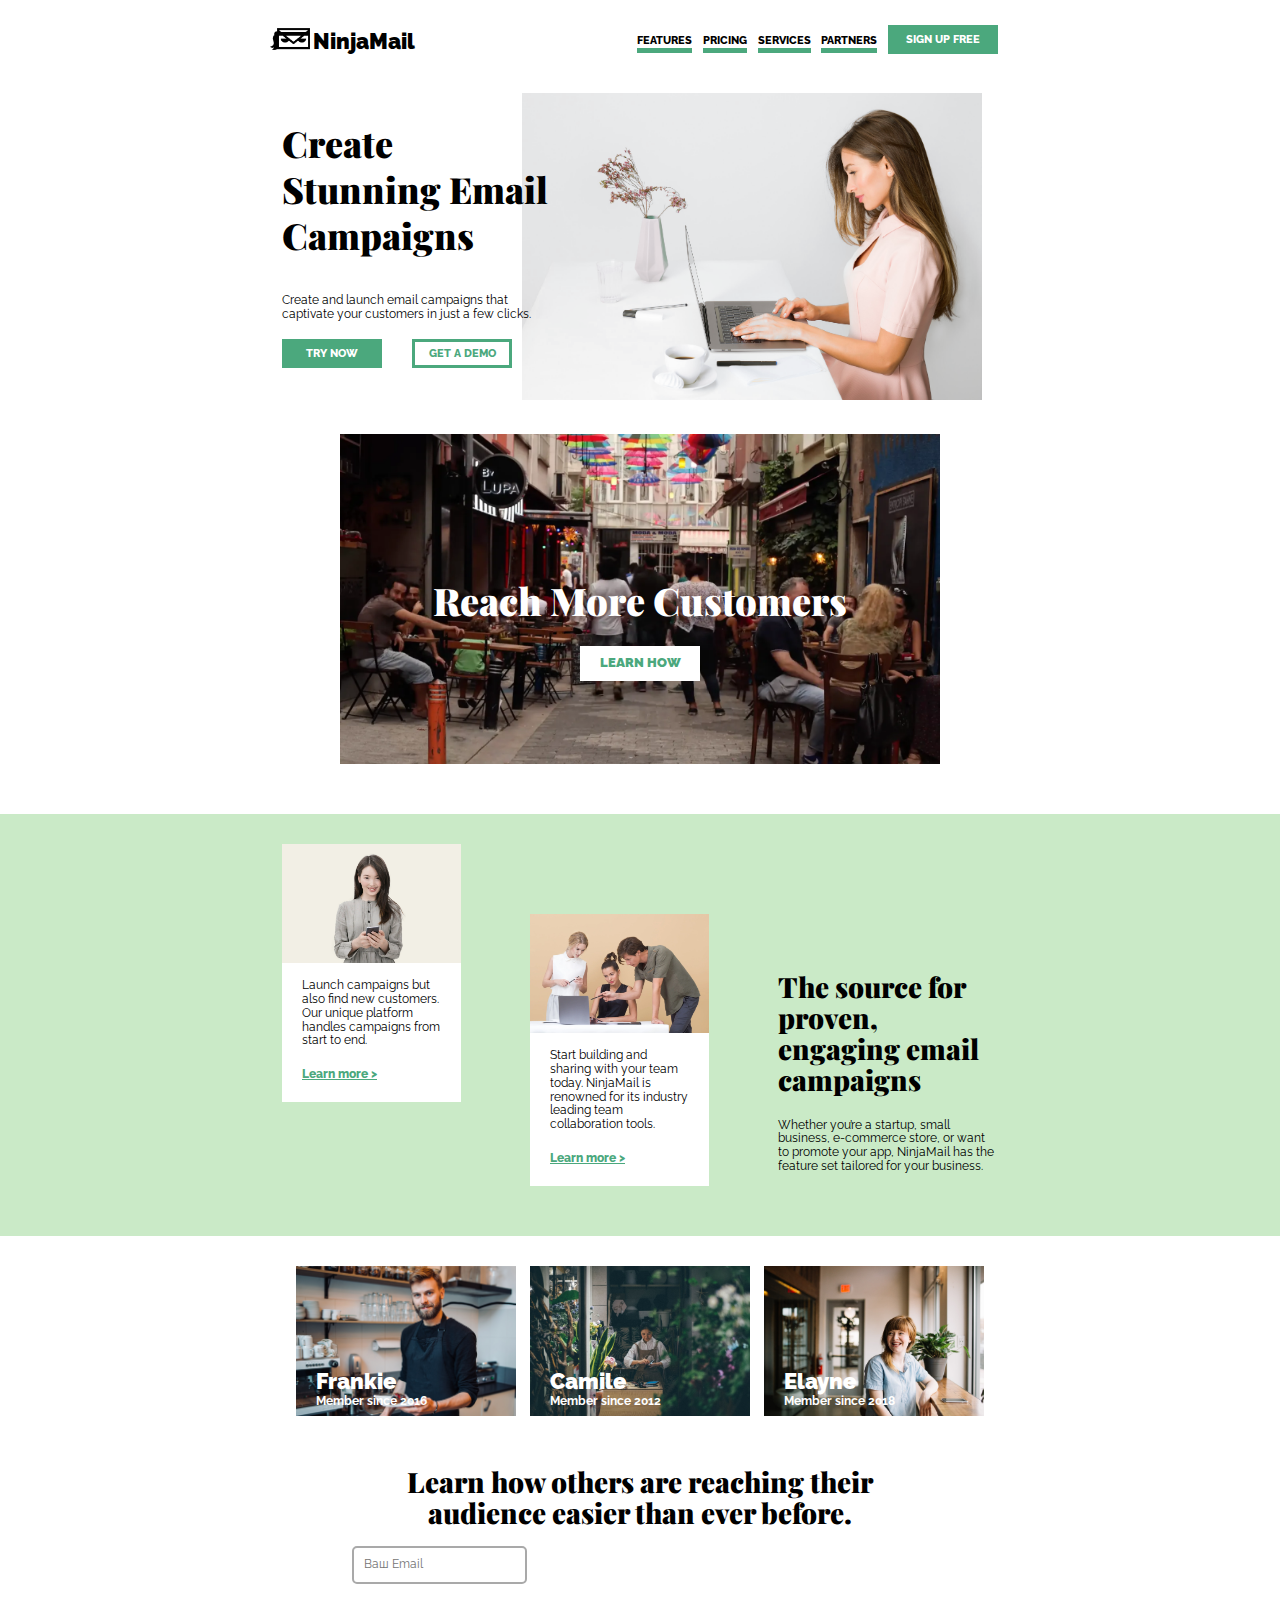
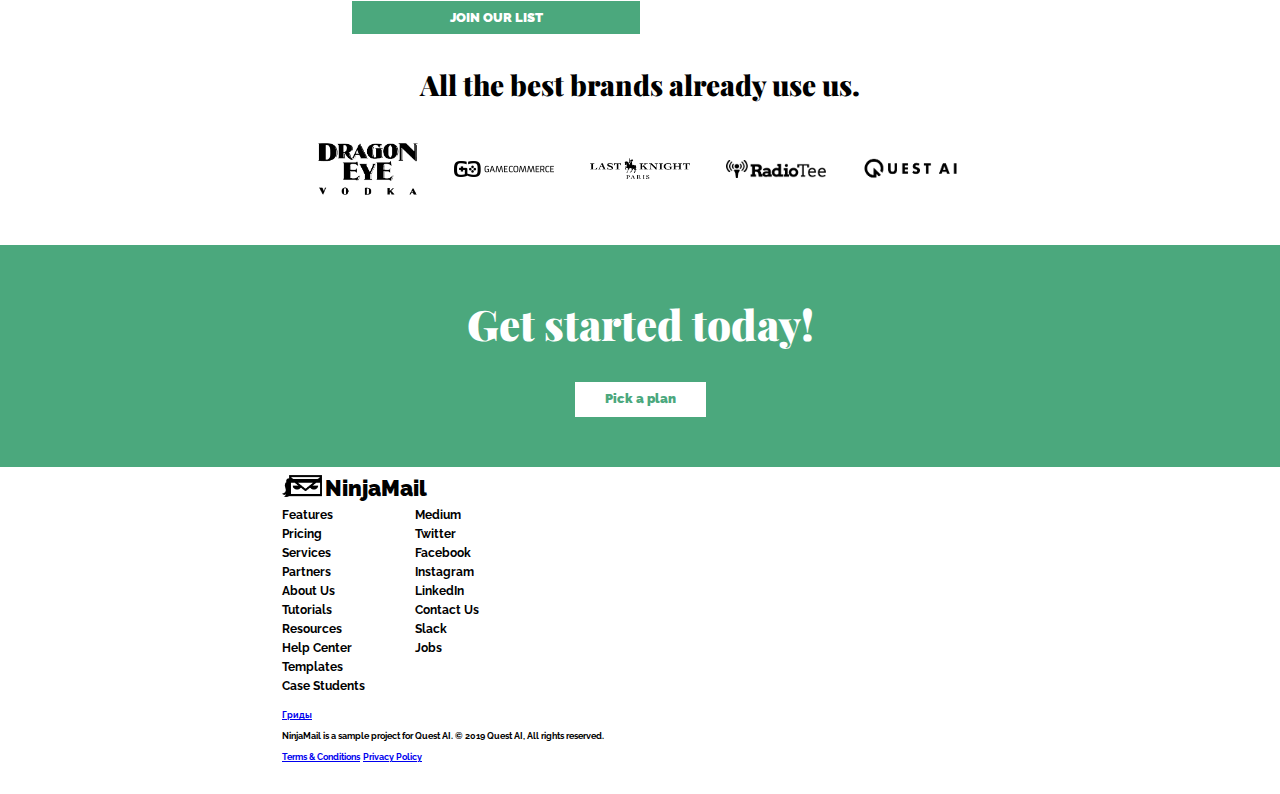
==== index.html @ 182e74fb "part of rwd done" ====
<!DOCTYPE html>
<html lang="en">
<head>
    <title>NinjaMail Main Page</title>
    <meta name="viewport" content="width=device-width, initial-scale=1.0">
    <meta http-equiv="Content-Type" content="text/html;charset=UTF-8">
    <link rel="preconnect" href="https://fonts.googleapis.com">
    <link rel="preconnect" href="https://fonts.gstatic.com" crossorigin>
    <link href="https://fonts.googleapis.com/css2?family=Playfair+Display:wght@900&family=Raleway:wght@500&family=Raleway:wght@700&family=Raleway:wght@800&family=Raleway:wght@900&display=swap" rel="stylesheet">
    <link rel="preconnect" href="https://fonts.googleapis.com">
    <link rel="preconnect" href="https://fonts.gstatic.com" crossorigin>
    <link rel="stylesheet" type="text/css" href="css/modern-normalize.css">
    <link rel="stylesheet" href="css/style.css">
</head>
<body>
    <header class="wrapper">
        <div class="flex">
            <h1 class="sr-only">NinjaMail Main Page</h1>
            <a href="#"  class="def-text-link logo-just">
                <img src="imgs/logotip.png" alt="logo-img" class="logo-img">
                <p class="logo-text">NinjaMail</p>
            </a>
            <a href="#" class="punkts">FEATURES</a>
            <a href="#" class="punkts">PRICING</a>
            <a href="#" class="punkts">SERVICES</a>
            <a href="#" class="punkts">PARTNERS</a>
            <a href="#" class="sign-up-btn green-btn custom-link-btn def-text-link">SIGN UP FREE</a>
        </div>
    </header>
    <main>
        <section class="front-grid wrapper">
            <img src="imgs/bgs/womanWlaptop.png" alt="woman with laptop" class="sec1-img">
            <div class="sec1-text">
                <p class="zag z-1">Create Stunning Email Campaigns</p>
                <p class="text-in-sec1">Create and launch email campaigns that captivate your customers in just a few clicks.</p>
                <div class="cent-btns">
                    <a href="#" class="green-btn custom-link-btn def-text-link sec1-btn">TRY NOW</a>
                    <a href="#" class="white-btn custom-link-btn def-text-link sec1-btn">GET A DEMO</a>
                </div>
            </div>
        </section class="wrapper">
        <div class="sec2">
            <h2 class="zag z-3">Reach More Customers</h2>
            <a href="#" class="def-text-link lern-btn">LEARN HOW</a>
        </div>
        <section class="cart-bg">
            <div class="cartochki wrapper">
                <div class="left-card">
                    <img class="card-img" src="imgs/cards/card left.webp" alt="happy woman with phone">
                    <p class="card-text">Launch campaigns but also find new customers. Our unique platform handles campaigns from start to end.</p>
                    <a href="#" class="simple-headline-color-text card-text">Learn more ></a>
                </div>
                <div class="right-card">
                    <img class="card-img" src="imgs/cards/card right.webp" alt="manplaining">
                    <p class="card-text">Start building and sharing with your team today. NinjaMail is renowned for its industry leading team collaboration tools.</p>
                    <a href="#" class="simple-headline-color-text card-text">Learn more ></a>
                </div>
                <div class="pre-mem-wrap">
                    <h2 class="zag z-2">The source for proven, engaging email campaigns</h2>
                    <p>Whether you’re a startup, small business, e-commerce store, or want to promote your app, NinjaMail has the feature set tailored for your business. </p>
                </div>
            </div>
        </section>
        <section class="wrapper">
            <h2 class="sr-only">Участнички</h2>
            <div class="mem-flex">
                <div class="member-card first-mem">
                    <p class="mem-name">Frankie</p>
                    <p class="members">Member since 2016</p>
                </div>
                <div class="member-card second-mem">
                    <p class="mem-name">Camile</p>
                    <p class="members">Member since 2012</p>
                </div>
                <div class="member-card third-mem">
                    <p class="mem-name">Elayne</p>
                    <p class="members">Member since 2018</p>
                </div>
            </div>
        </section>
        <section class="post-mem-wrap">
            <h2 class="sr-only">Подписка</h2>
            <p class="zag z-2-1">Learn how others are reaching their audience easier than ever before.</p>
            <form class="form-grid">  
                <p class="inp-email">
                    <label for="email" class="sr-only">Enter your email:</label>
                    <input class="inp-forma" type="email" name="email" id="email" placeholder="Ваш Email">
                </p>
                <p class="sr-only">Thanks!</p>
                <button type="submit" class="join-btn custom-link-btn">JOIN OUR LIST</button>
            </form>
        </section>
        <section class="wrapper">
            <h2 class="zag z-2-1">All the best brands already use us.</h2>
            <div class="comp-flex">
                <img src="imgs/compans/comp1.png" alt="Company 1" class="comp-img">
                <img src="imgs/compans/comp2.png" alt="Company 2" class="comp-img">
                <img src="imgs/compans/comp3.png" alt="Company 3" class="comp-img">
                <img src="imgs/compans/comp4.png" alt="Company 4" class="comp-img">
                <img src="imgs/compans/comp5.png" alt="Company 5" class="comp-img">
            </div>
        </section>
        <div class="pre-foot">
            <h2 class="zag z-0">Get started today!</h2>
            <a href="#" class="def-text-link pick-btn">Pick a plan</a>
        </div>
    </main>
    <footer class="wrapper">
        <h2 class="sr-only">Закругление</h2>
        <a href="#"  class="def-text-link">
            <img src="imgs/logotip.png" alt="logo-img" class="logo-img">
            <p class="logo-text">NinjaMail</p>
        </a>
        <section class="final-list">
            <h2 class="sr-only">Ссылочки</h2>
            <ul class="links">
                <li><a href="#" class="def-text-link">Features</a></li>
                <li><a href="#" class="def-text-link">Pricing</a></li>
                <li><a href="#" class="def-text-link">Services</a></li>
                <li><a href="#" class="def-text-link">Partners</a></li>
                <li><a href="#" class="def-text-link">About Us</a></li>
                <li><a href="#" class="def-text-link">Tutorials</a></li>
                <li><a href="#" class="def-text-link">Resources</a></li>
                <li><a href="#" class="def-text-link">Help Center</a></li>
                <li><a href="#" class="def-text-link">Templates</a></li>
                <li><a href="#" class="def-text-link">Case Students</a></li>
            </ul>
            <ul class="links">
                <li><a href="#" class="def-text-link">Medium</a></li>
                <li><a href="#" class="def-text-link">Twitter</a></li>
                <li><a href="#" class="def-text-link">Facebook</a></li>
                <li><a href="#" class="def-text-link">Instagram</a></li>
                <li><a href="#" class="def-text-link">LinkedIn</a></li>
                <li><a href="#" class="def-text-link">Contact Us</a></li>
                <li><a href="#" class="def-text-link">Slack</a></li>
                <li><a href="#" class="def-text-link">Jobs</a></li>
            </ul>
        </section>
        <a href="grid.html" class="terms-text">Гриды</a>
        <p class="terms-text">NinjaMail is a sample project for Quest AI. © 2019 Quest AI, All rights reserved.</p>
        <a href="#" class="terms-text">Terms & Conditions</a>
        <a href="#" class="terms-text">Privacy Policy</a>
    </footer>
</body>
</html>
---- css/style.css ----
:root {
    font-size: 62.5%;
    --headline-color: #4BA87D;
    --back-color: #CAEAC7;
}

html {
    box-sizing: border-box;
    max-width: 100%;
}
*, *:before, *:after {
    box-sizing: inherit;
}

body {
    font-family: 'Raleway', sans-serif;
    font-size: 1.2rem;
}

.def-text-link {
    text-decoration:none;
    color:black;
}

.logo-text {
    font-size: 2.2rem;
    font-weight: 900;
    color:black;
    text-decoration: none;
    display: inline;
    position: relative;
    top: 0.7rem;
}

.logo-img {
    width:4rem;
    position: relative;
    top: 0.8rem;
}

.members {
    color: white;
    font-family: Raleway;
    font-size: 12px;
    font-style: normal;
    font-weight: 700;
    line-height: 14px;
    margin-left: 2rem;
    margin-top: 0;
}

.mem-name {
    color: white;
    font-family: Raleway;
    font-size: 22px;
    font-style: normal;
    font-weight: 900;
    line-height: 26px;
    margin-left: 2rem;
    margin-bottom: 0;
    
}

.mem-flex {
    display: flex;
    flex-direction: row;
    flex-wrap: wrap;
    justify-content: space-evenly;
}

.member-card {
    background-size:cover;
    background-repeat: no-repeat;
    width: 22rem;
    height: 15rem;
    margin-bottom: 2rem;
    padding-top: 8rem;
    padding-bottom: 1rem;
}

.first-mem {
    background-image: url(../imgs/users/first.png);
}

.second-mem {
    background-image: url(../imgs/users/second.jpg);
}

.third-mem {
    background-image: url(../imgs/users/third.jpg);
}

.links {
    font-size: 1.2rem;
    font-weight: 700;
    color:black;
    list-style-type: none;
    line-height: 1.9rem;
    padding-left: 0;
    margin-right: 5rem;
}

.terms-text {
    font-size: 0.9rem;
    font-weight: 700;
}

.sec2 {
    background-image: url("../imgs/bgs/street.webp");
    background-size: 100%;
    background-repeat: no-repeat;
    text-align: center;
    max-height: 55rem;
    padding-top:4rem;
    padding-bottom: 4rem;
}

.zag {
    color: black;
    font-family: Playfair Display;
    font-style: normal;
    font-weight: 900;
}

.z-0 {
    color: white;
    font-size: 4.2rem;
    text-align: center;
    line-height: 4.8rem;
}


.z-2 {
    font-size: 2.8rem;
    line-height: 3.1rem;
    text-align: left;
}

.z-2-1 {
    font-size: 2.8rem;
    line-height: 3.1rem;
    text-align: center;
}


.simple-headline-color-text {
    color: var(--headline-color);
    font-weight: 800;
}

.confirmation-text-y {
    color: var(--headline-color);
    font-weight: 500;
}

.custom-link-btn {
    font-size: 1.1rem;
    font-weight: 800;
    line-height: 1.3rem;
    padding-top: 0.5rem;
    padding-bottom: 0.5rem;
    margin-top: 0.5rem;
    margin-bottom: 0.5rem;
    border-color: var(--headline-color);
    border-width: 0.3rem;
    border-style:solid;
    text-align: center;
}

.green-btn {
    color: white;
    background-color: var(--headline-color);
}

.white-btn {
    color: var(--headline-color);
    background-color: white;
}

.inp-forma {
    border-radius: 5px;
    border-color: darkgray;
    border-style: solid;
    padding-top: 1rem;
    padding-bottom: 1rem;
    margin-top: -1rem;
    padding-left: 1rem;
    padding-right: 1rem;
}

.join-btn {
    color: white;
    background-color: var(--headline-color);
    font-size: 1.3rem;
    font-weight: 900;
    border: none;
    padding-top: 1rem;
    padding-bottom: 1rem;
    width: 50%;
}

.sr-only {
    position: absolute;
    width: 1px;
    height: 1px;
    margin: -1px;
    border: 0;
    padding: 0;
    white-space: nowrap;
    clip-path: inset(100%);
    clip: rect(0 0 0 0);
    overflow: hidden;
}



.card-text {
    padding-left: 2rem;
    padding-right: 2rem;
    margin-bottom: 2rem;
}
.card-img{
    width: 100%;
}

.comp-flex {
    display: flex;
    flex-direction: row;
    flex-wrap: wrap;
    justify-content: space-evenly;
    align-items: center;
}

.comp-img {
    max-width: 10rem;
    margin-top: 2rem;
}

.pre-foot {
    text-align: center;
    padding-top: 2rem;
    padding-bottom: 5rem;
    background-color: var(--headline-color);
    margin-top: 5rem;
}

.pick-btn {
    color: var(--headline-color);
    text-align: center;
    font-family: Raleway;
    font-size: 1.3rem;
    font-style: normal;
    font-weight: 900;
    background-color: white;
    padding-top: 1rem;
    padding-bottom: 1rem;
    display: inline-block;
    width: 131px;
    }

.final-list {
    display: flex;
    justify-content: flex-start;
}

.flex {
    display: flex;
    margin-top: 2rem;
    justify-content: flex-end;
    gap: 1.5%;
}


.cart-bg {
        background-color: var(--back-color);
}
@media screen and (min-width: 320px) and (max-width: 600px){
    .logo-just {
        position:absolute;
        top: 2rem;
        left: calc((100% - min(90%, 310px)) / 2);
    }

    .punkts {
        position: absolute;
        width: 1px;
        height: 1px;
        margin: -1px;
        border: 0;
        padding: 0;
        white-space: nowrap;
        clip-path: inset(100%);
        clip: rect(0 0 0 0);
        overflow: hidden;
    }

    .sign-up-btn {
        width: 40%;
    }
    
    .pre-mem-wrap {
        max-width: 22rem;
        margin: 0 auto;
        margin-bottom: 0;
    }

    .cartochki {
        display: flex;
        flex-direction: column;
        align-items: center;
        justify-content: space-evenly;
        margin-bottom: 5rem;
    }

    .left-card {
        max-width: min(60%, 260px);
        align-self: flex-start;
        background-color: white;
        margin-top: 3rem;
        padding-bottom: 2rem;
    }

    .right-card {
        max-width: min(60%, 260px);
        align-self: flex-end;
        background-color: white;
        margin-top: 1rem;
        padding-bottom: 2rem;
    }
    .z-1 {
        font-size: 3.5rem;
        line-height: 4.6rem;
        margin-top: 0;
        margin-bottom: 11rem;
    }

    .front-grid {
        display: grid;
        margin: 0 auto;
        grid-template-rows: [ts] 5rem [is] 19rem [ie] 9rem [te];
        grid-template-columns: 1fr;
    }

    .sec1-text {
        grid-area: ts/te;
        align-self:te;
    }

    .sec1-img {
        width: 100%;
        grid-area: is/ie;
        align-self: center;
    }

    .cent-btns {
    display: flex;
    justify-content: space-evenly;
    }
    
    .sec1-btn {
        width: 130px;
    }

    .sec2 {
        background-image: url("../imgs/bgs/street.webp");
        background-size: 100%;
        background-repeat: no-repeat;
        text-align: center;
        min-height: 15rem;
        padding-top:4rem;
        padding-bottom: 4rem;
        max-width: min(310px, 90%);
        margin: 0 auto;
        padding-inline: 1em;
        margin-bottom: 3rem;
    }
    
    .z-3 {
        font-size: 2.2rem;
        line-height: 2.9rem;
        text-align: center;
        color:white;
    }
    
    .lern-btn {
        color: var(--headline-color);
        background-color: white;
        text-align: center;
        font-family: Raleway;
        font-size: 0.6rem;
        font-style: normal;
        font-weight: 900;
        padding-top: 0.5rem;
        padding-bottom: 0.5rem;
        display:inline-block;
        width: 20%;
    }

    .form-grid {
        display:grid;
        grid-template-rows: [start] 3rem [mid] 3rem [end];
    }

    .inp-email {
        grid-row: start / mid;
    }

    .wrapper {
    max-width: min(310px, 90%);
    margin: 0 auto;
    padding-inline: 1em;
    margin-bottom: 3rem;
}
    
}

@media screen and (min-width: 600px){
    .logo-just {
        position:absolute;
        top: 2rem;
        left: calc((100% - min(90%, 740px)) / 2);
    }

    .punkts {
        display: block;
        text-decoration:none;
        color:black;
        font-size: 1.1rem;
        font-weight: 800;
        border-bottom: 5px solid var(--headline-color);
        justify-self: flex-end;
        margin-top: 1.5rem;
        padding-bottom: 0;
        height: 1.8rem;
    }

    .sign-up-btn {
        width: 11rem;
    }

    .pre-mem-wrap {
        max-width: max(22rem, 30%);
        align-self: flex-end;
        margin-bottom: 5rem;
    }

    .post-mem-wrap {
        max-width: min(60rem, 70%);
        margin: 0 auto;
        padding-inline: 1em;
        margin-bottom: 3rem;
    }

    .cartochki {
        display: flex;
        flex-direction: row;
        align-items: center;
        justify-content: space-between;
        margin-bottom: 5rem;
        gap: 2em;
    }

    .left-card {
        max-width: min(25%, 209px);
        align-self: flex-start;
        background-color: white;
        margin-top: 3rem;
        padding-bottom: 2rem;
    }

    .right-card {
        max-width: min(25%, 209px);
        align-self: flex-end;
        background-color: white;
        margin-top: 10rem;
        margin-bottom: 5rem;
        padding-bottom: 2rem;
    }

    .front-grid {
        display: grid;
        margin: 0 auto;
        grid-template-columns: [ts] min(24rem, 40%) [is] 3rem [te] min(45rem, 60%) [ie];
        grid-template-rows: 315px;
        align-items: center;
    }

    .sec1-img {
        width: 100%;
        grid-column-start: is;
        grid-column-end: ie;
        grid-row: 1;
    }

    .z-1 {
        font-size: 3.6rem;
        line-height: 4.6rem;
        margin-top: 0;
    }

    .sec1-text {
        grid-column-start: ts;
        grid-column-end: te;
        grid-row: 1;
    }

    .cent-btns {
    display: flex;
    justify-content: flex-start;
    gap: 3rem;
    }
    
    .sec1-btn {
        width: 100px;
    }

    .sec2 {
        background-image: url("../imgs/bgs/street.webp");
        background-size: 100%;
        background-repeat: no-repeat;
        text-align: center;
        min-height: 33rem;
        max-width: min(60rem, 80%);
        padding-top:12rem;
        padding-bottom: 4rem;
        margin: 0 auto;
        margin-bottom: 5rem;
    }

    .z-3 {
        font-size: 3.8rem;
        line-height: 2.9rem;
        text-align: center;
        color:white;
    }

    .lern-btn {
        color: var(--headline-color);
        background-color: white;
        text-align: center;
        font-family: Raleway;
        font-size: 1.3rem;
        font-style: normal;
        font-weight: 900;
        padding-top: 1rem;
        padding-bottom: 1rem;
        display:inline-block;
        width: 20%;
    }

    .wrapper {
        max-width: min(740px, 90%);
        margin: 0 auto;
        padding-inline: 1em;
        margin-bottom: 3rem;
    }
    
}
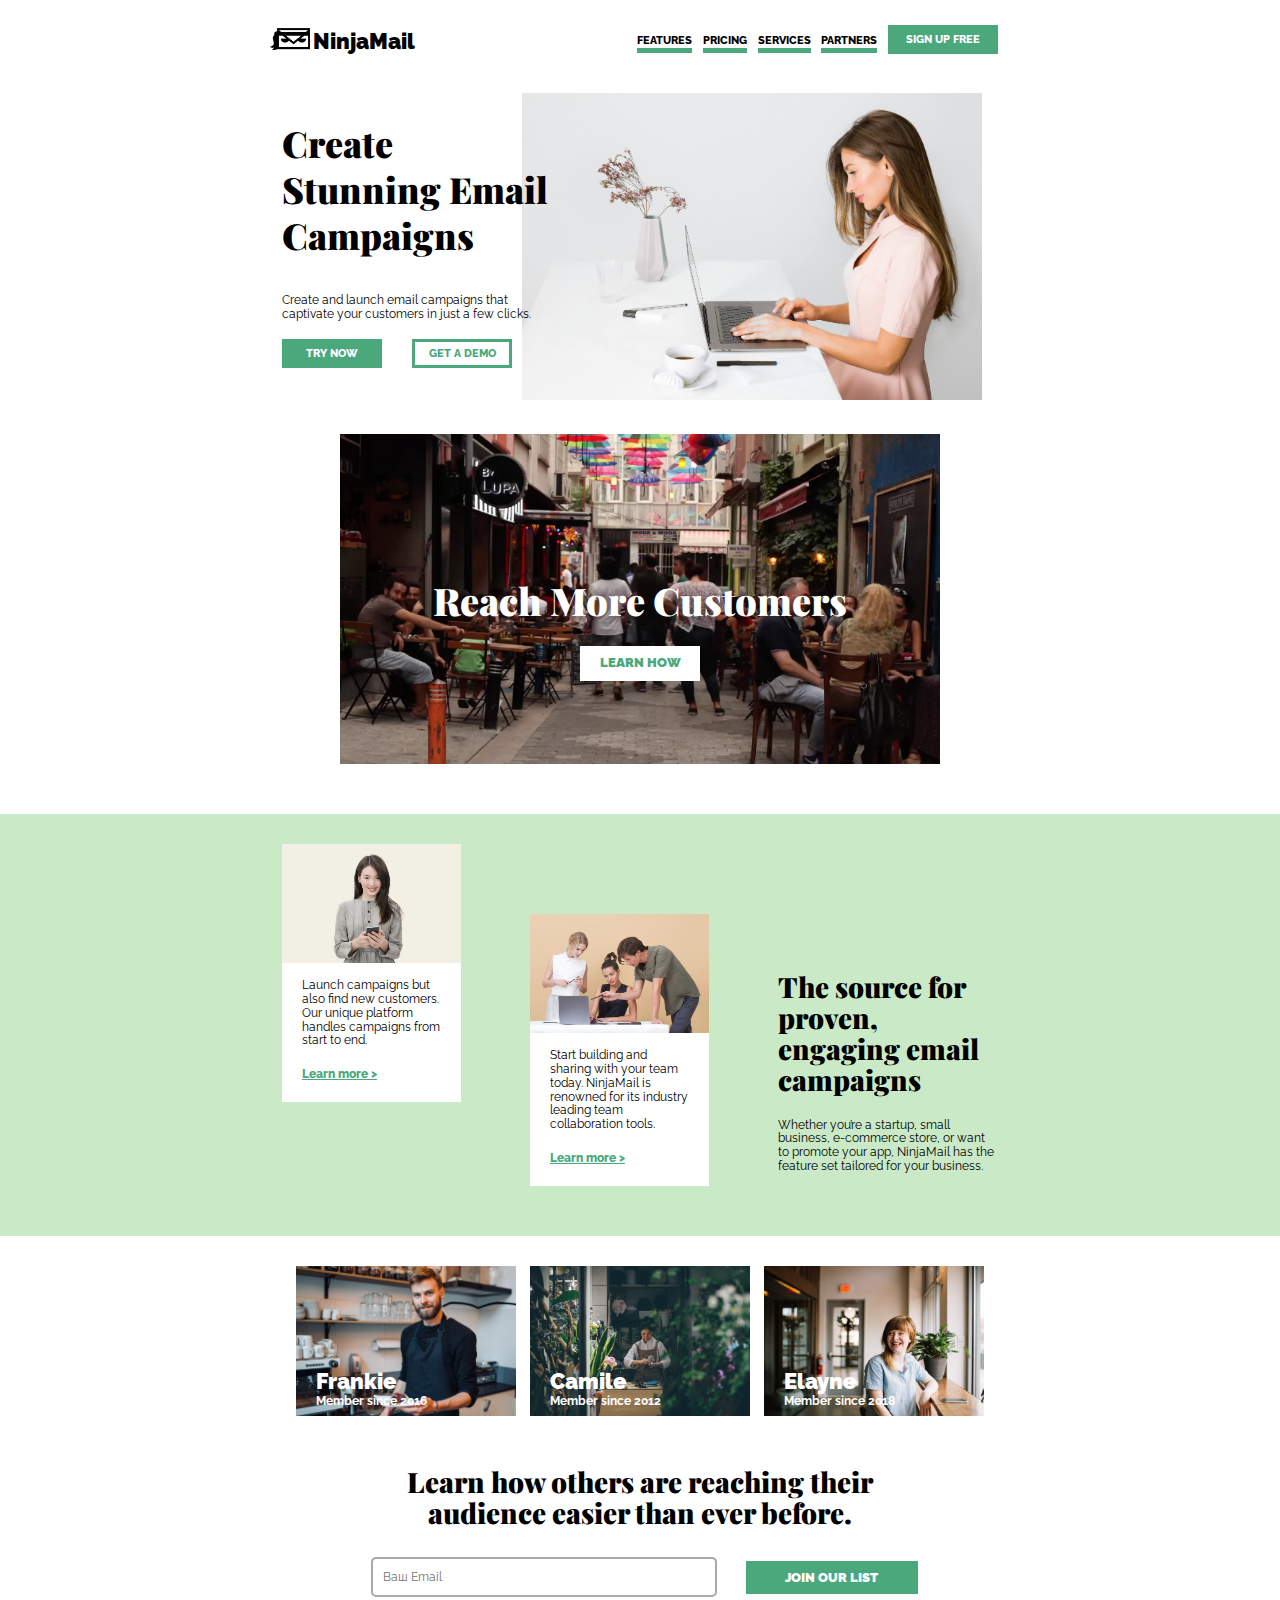
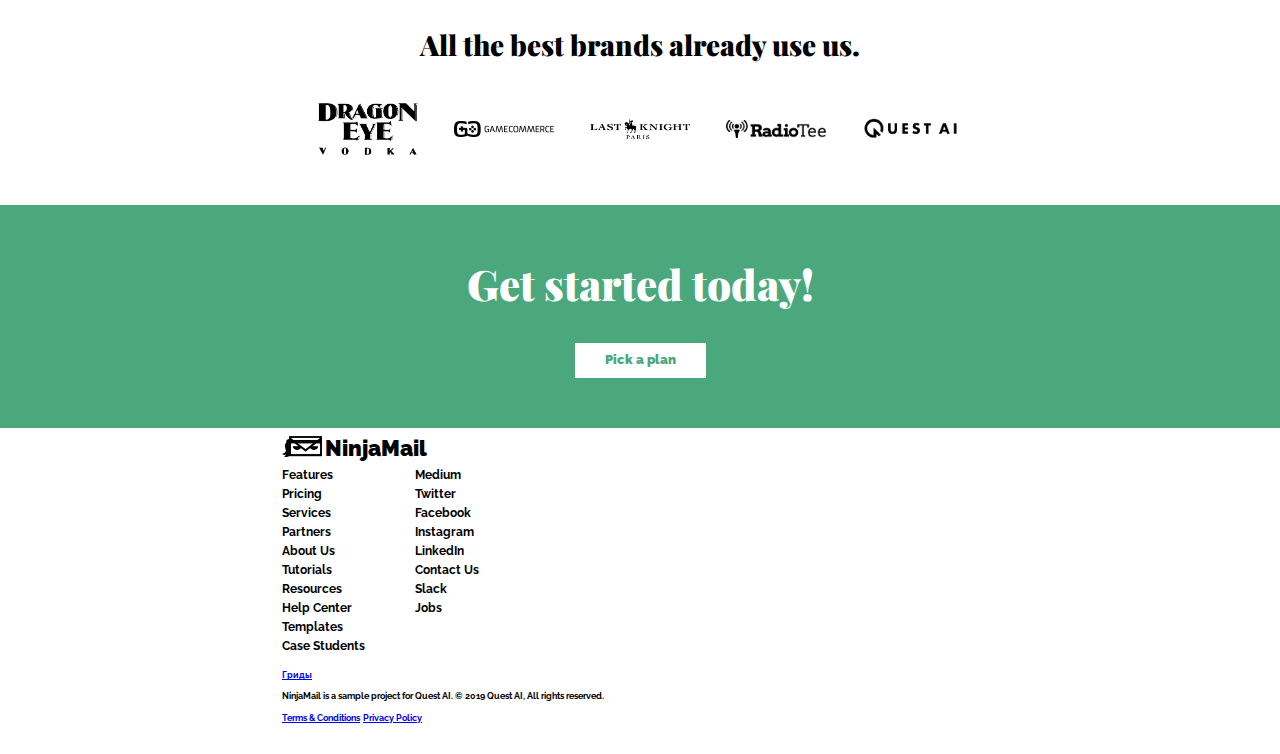
==== commit 636a07e1: "rwd pre done?" ====
--- a/index.html
+++ b/index.html
@@ -81,13 +81,13 @@
         <section class="post-mem-wrap">
             <h2 class="sr-only">Подписка</h2>
             <p class="zag z-2-1">Learn how others are reaching their audience easier than ever before.</p>
-            <form class="form-grid">  
-                <p class="inp-email">
+            <form>
+                <div class="form-grid">
                     <label for="email" class="sr-only">Enter your email:</label>
                     <input class="inp-forma" type="email" name="email" id="email" placeholder="Ваш Email">
-                </p>
-                <p class="sr-only">Thanks!</p>
-                <button type="submit" class="join-btn custom-link-btn">JOIN OUR LIST</button>
+                    <p class="sr-only">Thanks!</p>
+                    <button type="submit" class="join-btn custom-link-btn">JOIN OUR LIST</button>
+                </div>
             </form>
         </section>
         <section class="wrapper">
--- a/css/style.css
+++ b/css/style.css
@@ -177,28 +177,6 @@
     background-color: white;
 }
 
-.inp-forma {
-    border-radius: 5px;
-    border-color: darkgray;
-    border-style: solid;
-    padding-top: 1rem;
-    padding-bottom: 1rem;
-    margin-top: -1rem;
-    padding-left: 1rem;
-    padding-right: 1rem;
-}
-
-.join-btn {
-    color: white;
-    background-color: var(--headline-color);
-    font-size: 1.3rem;
-    font-weight: 900;
-    border: none;
-    padding-top: 1rem;
-    padding-bottom: 1rem;
-    width: 50%;
-}
-
 .sr-only {
     position: absolute;
     width: 1px;
@@ -304,6 +282,13 @@
         margin-bottom: 0;
     }
 
+    .post-mem-wrap {
+        max-width: min(25rem, 70%);
+        margin: 0 auto;
+        padding-inline: 1em;
+        margin-bottom: 3rem;
+    }
+
     .cartochki {
         display: flex;
         flex-direction: column;
@@ -398,11 +383,36 @@
 
     .form-grid {
         display:grid;
-        grid-template-rows: [start] 3rem [mid] 3rem [end];
+        grid-template-rows: [start] 5rem [mid] 4rem [end];
+        justify-items: center;
     }
 
     .inp-email {
         grid-row: start / mid;
+    }
+
+    .inp-forma {
+        border-radius: 5px;
+        border-color: darkgray;
+        border-style: solid;
+        padding-top: 1rem;
+        padding-bottom: 1rem;
+        padding-left: 1rem;
+        padding-right: 1rem;
+        width: 22rem;
+        height: 4rem;
+        grid-row: start / mid;
+    }
+    
+    .join-btn {
+        color: white;
+        background-color: var(--headline-color);
+        font-size: 1.3rem;
+        font-weight: 900;
+        border: none;
+        padding-top: 1rem;
+        padding-bottom: 1rem;
+        width: 50%;
     }
 
     .wrapper {
@@ -410,7 +420,7 @@
     margin: 0 auto;
     padding-inline: 1em;
     margin-bottom: 3rem;
-}
+    }
     
 }
 
@@ -548,6 +558,38 @@
         width: 20%;
     }
 
+    .form-grid {
+        display:grid;
+        grid-template-columns: [start] 2fr [mid] 1fr [end];
+        justify-items: center;
+        
+        align-items: center;
+    }
+
+    .inp-forma {
+        border-radius: 5px;
+        border-color: darkgray;
+        border-style: solid;
+        padding-top: 1rem;
+        padding-bottom: 1rem;
+        padding-left: 1rem;
+        padding-right: 1rem;
+        width: 90%;
+        height: 4rem;
+        grid-column: start / mid;
+    }
+
+    .join-btn {
+        color: white;
+        background-color: var(--headline-color);
+        font-size: 1.3rem;
+        font-weight: 900;
+        border: none;
+        padding-top: 1rem;
+        padding-bottom: 1rem;
+        width: 90%;
+    }
+
     .wrapper {
         max-width: min(740px, 90%);
         margin: 0 auto;
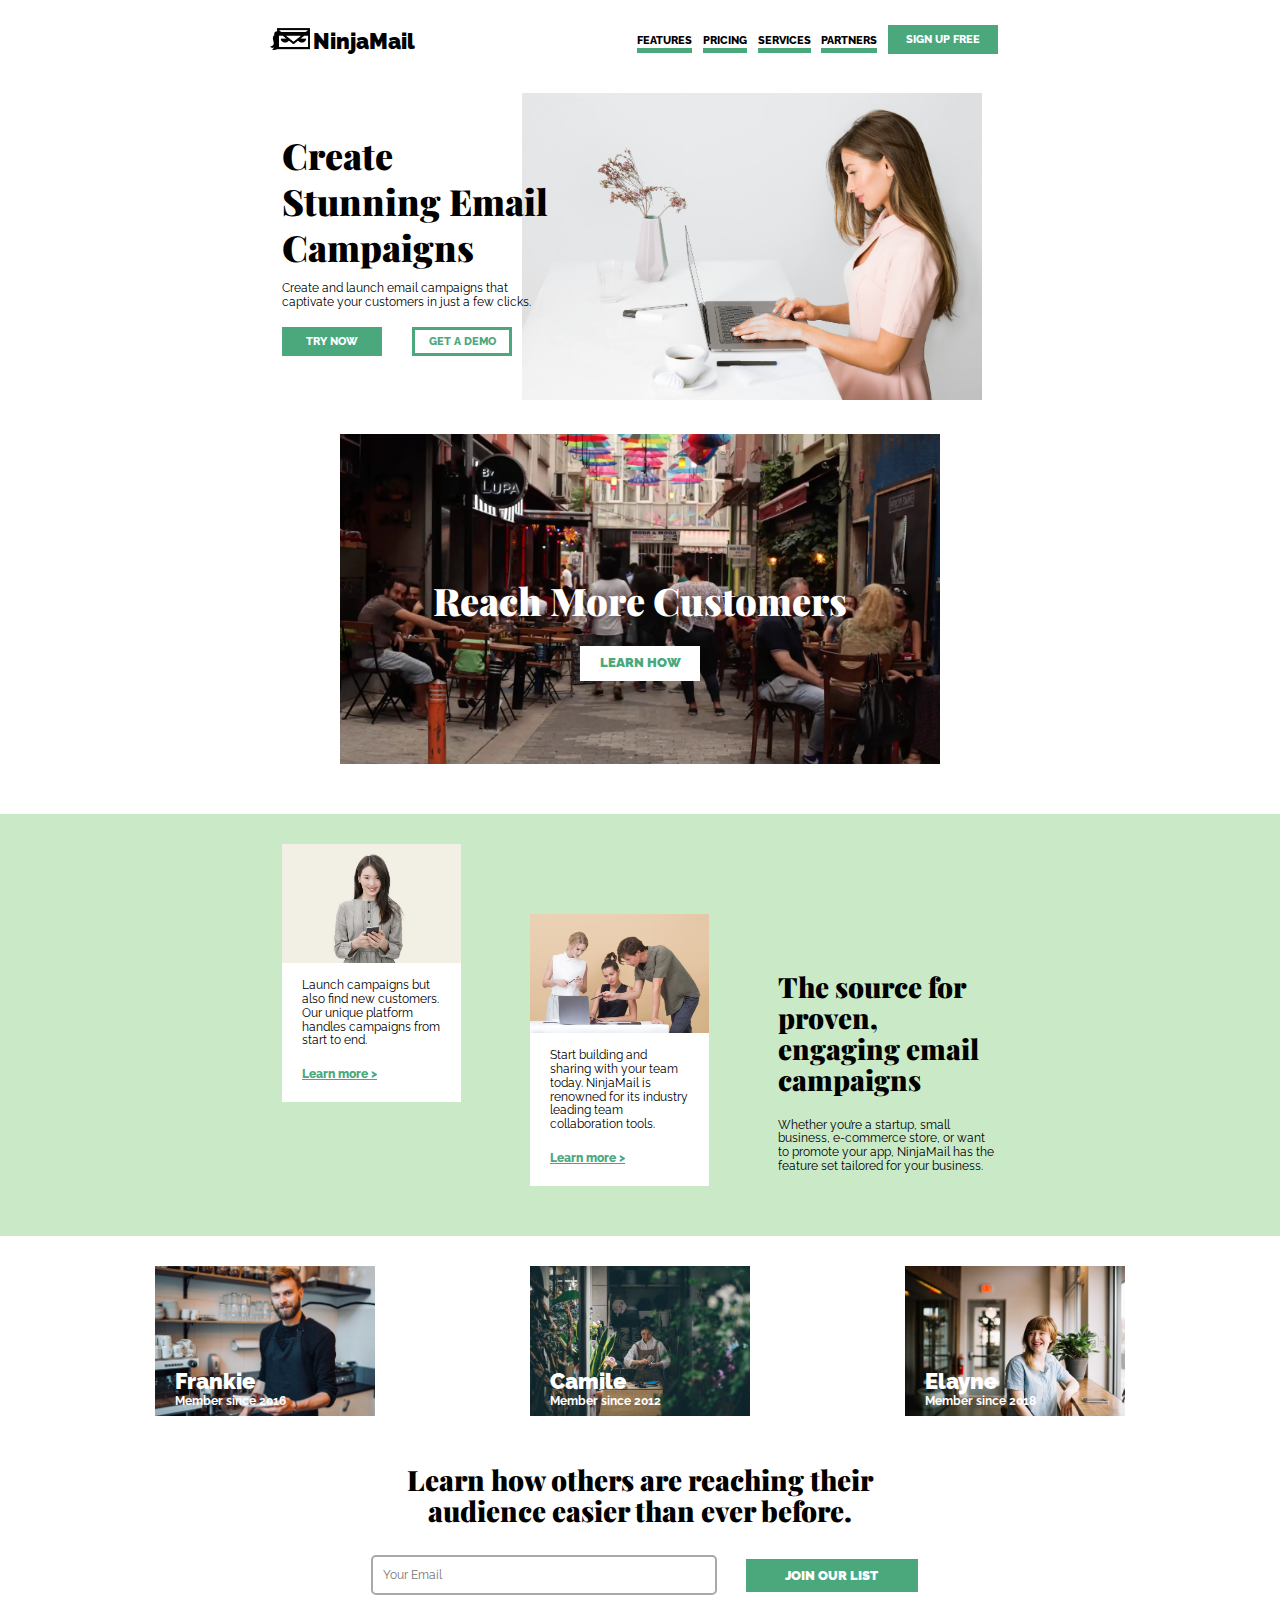
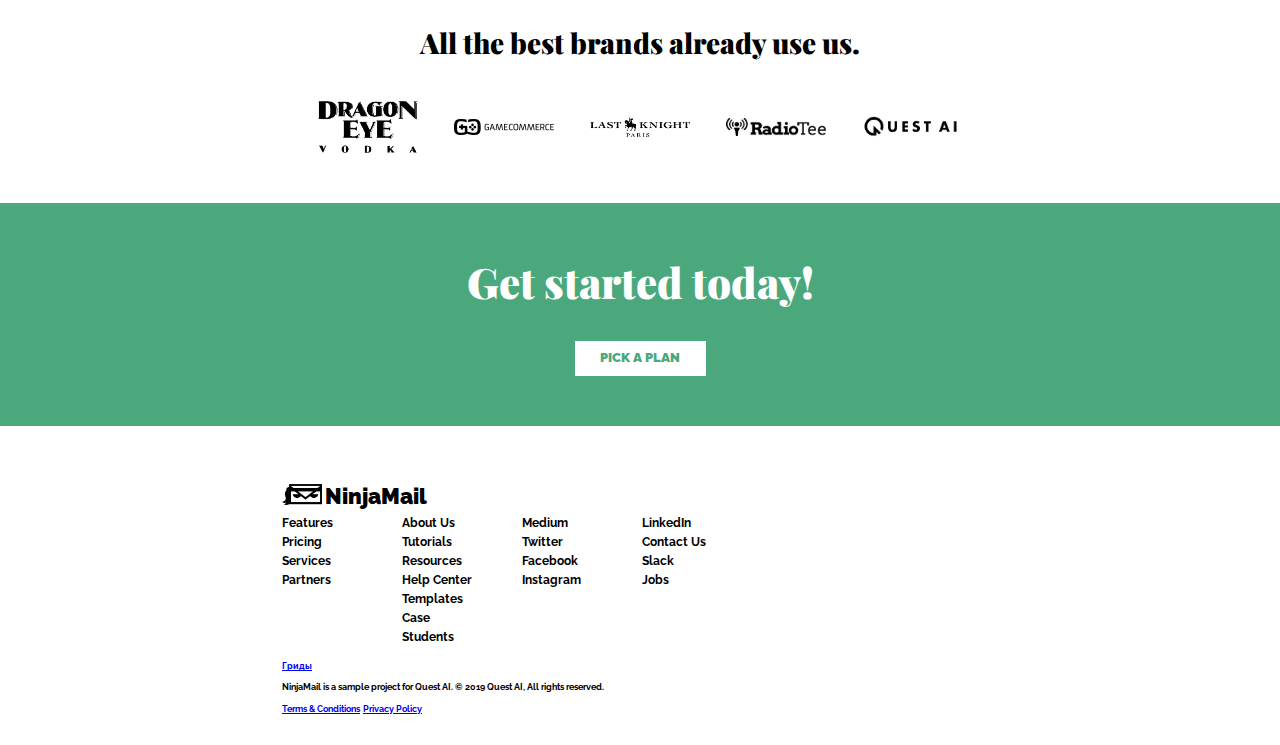
==== commit 59d43e05: "chzh rwd done??" ====
--- a/index.html
+++ b/index.html
@@ -61,7 +61,7 @@
                 </div>
             </div>
         </section>
-        <section class="wrapper">
+        <section class="">
             <h2 class="sr-only">Участнички</h2>
             <div class="mem-flex">
                 <div class="member-card first-mem">
@@ -84,7 +84,7 @@
             <form>
                 <div class="form-grid">
                     <label for="email" class="sr-only">Enter your email:</label>
-                    <input class="inp-forma" type="email" name="email" id="email" placeholder="Ваш Email">
+                    <input class="inp-forma" type="email" name="email" id="email" placeholder="Your Email">
                     <p class="sr-only">Thanks!</p>
                     <button type="submit" class="join-btn custom-link-btn">JOIN OUR LIST</button>
                 </div>
@@ -102,7 +102,7 @@
         </section>
         <div class="pre-foot">
             <h2 class="zag z-0">Get started today!</h2>
-            <a href="#" class="def-text-link pick-btn">Pick a plan</a>
+            <a href="#" class="def-text-link pick-btn">PICK A PLAN</a>
         </div>
     </main>
     <footer class="wrapper">
@@ -113,28 +113,36 @@
         </a>
         <section class="final-list">
             <h2 class="sr-only">Ссылочки</h2>
-            <ul class="links">
-                <li><a href="#" class="def-text-link">Features</a></li>
-                <li><a href="#" class="def-text-link">Pricing</a></li>
-                <li><a href="#" class="def-text-link">Services</a></li>
-                <li><a href="#" class="def-text-link">Partners</a></li>
-                <li><a href="#" class="def-text-link">About Us</a></li>
-                <li><a href="#" class="def-text-link">Tutorials</a></li>
-                <li><a href="#" class="def-text-link">Resources</a></li>
-                <li><a href="#" class="def-text-link">Help Center</a></li>
-                <li><a href="#" class="def-text-link">Templates</a></li>
-                <li><a href="#" class="def-text-link">Case Students</a></li>
-            </ul>
-            <ul class="links">
-                <li><a href="#" class="def-text-link">Medium</a></li>
-                <li><a href="#" class="def-text-link">Twitter</a></li>
-                <li><a href="#" class="def-text-link">Facebook</a></li>
-                <li><a href="#" class="def-text-link">Instagram</a></li>
-                <li><a href="#" class="def-text-link">LinkedIn</a></li>
-                <li><a href="#" class="def-text-link">Contact Us</a></li>
-                <li><a href="#" class="def-text-link">Slack</a></li>
-                <li><a href="#" class="def-text-link">Jobs</a></li>
-            </ul>
+            <div class="lcolumn">
+                <ul class="links">
+                    <li><a href="#" class="def-text-link">Features</a></li>
+                    <li><a href="#" class="def-text-link">Pricing</a></li>
+                    <li><a href="#" class="def-text-link">Services</a></li>
+                    <li><a href="#" class="def-text-link">Partners</a></li>
+                </ul>
+                <ul class="links">    
+                    <li><a href="#" class="def-text-link">About Us</a></li>
+                    <li><a href="#" class="def-text-link">Tutorials</a></li>
+                    <li><a href="#" class="def-text-link">Resources</a></li>
+                    <li><a href="#" class="def-text-link">Help Center</a></li>
+                    <li><a href="#" class="def-text-link">Templates</a></li>
+                    <li><a href="#" class="def-text-link">Case Students</a></li>
+                </ul>
+            </div>
+            <div class="lcolumn">
+                <ul class="links">
+                    <li><a href="#" class="def-text-link">Medium</a></li>
+                    <li><a href="#" class="def-text-link">Twitter</a></li>
+                    <li><a href="#" class="def-text-link">Facebook</a></li>
+                    <li><a href="#" class="def-text-link">Instagram</a></li>
+                </ul>
+                <ul class="links">
+                    <li><a href="#" class="def-text-link">LinkedIn</a></li>
+                    <li><a href="#" class="def-text-link">Contact Us</a></li>
+                    <li><a href="#" class="def-text-link">Slack</a></li>
+                    <li><a href="#" class="def-text-link">Jobs</a></li>
+                </ul>
+            </div>
         </section>
         <a href="grid.html" class="terms-text">Гриды</a>
         <p class="terms-text">NinjaMail is a sample project for Quest AI. © 2019 Quest AI, All rights reserved.</p>
--- a/css/style.css
+++ b/css/style.css
@@ -1,5 +1,5 @@
 :root {
-    font-size: 62.5%;
+    font-size: 10px;
     --headline-color: #4BA87D;
     --back-color: #CAEAC7;
 }
@@ -220,6 +220,7 @@
     padding-bottom: 5rem;
     background-color: var(--headline-color);
     margin-top: 5rem;
+    margin-bottom: 5rem;
 }
 
 .pick-btn {
@@ -234,7 +235,7 @@
     padding-bottom: 1rem;
     display: inline-block;
     width: 131px;
-    }
+}
 
 .final-list {
     display: flex;
@@ -415,6 +416,11 @@
         width: 50%;
     }
 
+    .lcolumn {
+        display:grid;
+        grid-template-rows: [fi] 7.5rem [se] 13.2rem [en];
+    }
+
     .wrapper {
     max-width: min(310px, 90%);
     margin: 0 auto;
@@ -424,7 +430,7 @@
     
 }
 
-@media screen and (min-width: 600px){
+@media screen and (min-width: 599px) and (max-width: 1299px){
     .logo-just {
         position:absolute;
         top: 2rem;
@@ -506,6 +512,7 @@
         font-size: 3.6rem;
         line-height: 4.6rem;
         margin-top: 0;
+        margin-bottom: 0rem;
     }
 
     .sec1-text {
@@ -590,6 +597,12 @@
         width: 90%;
     }
 
+    .lcolumn {
+        display:grid;
+        grid-template-columns: 12rem 12rem;
+        grid-template-rows: min-content;
+    }
+
     .wrapper {
         max-width: min(740px, 90%);
         margin: 0 auto;
@@ -599,5 +612,337 @@
     
 }
 
-
-
+@media screen and (min-width: 1300px){
+    body {
+        font-size: 1.9rem;
+    }
+
+    .logo-just {
+        position:absolute;
+        top: 2rem;
+        left: calc((100% - min(90%, 1090px)) / 2);
+    }
+
+    .logo-text {
+        font-size: 3.5rem;
+        font-weight: 900;
+        color:black;
+        text-decoration: none;
+        display: inline;
+        position: relative;
+        top: 0rem;
+        left: 1rem
+    }
+    
+    .logo-img {
+        width:7rem;
+        position: relative;
+        top: 0.8rem;
+    }
+    
+
+    .punkts {
+        display: block;
+        text-decoration:none;
+        color:black;
+        font-size: 1.7rem;
+        font-weight: 800;
+        border-bottom: 5px solid var(--headline-color);
+        justify-self: flex-end;
+        margin-top: 1.5rem;
+        padding-bottom: 0;
+        height: 2.5rem;
+    }
+
+    .flex {
+        display: flex;
+        margin-top: 2rem;
+        justify-content: flex-end;
+        gap: 3%;
+    }
+
+    .sign-up-btn {
+        display: block;
+        width: 17rem;
+        height: 4rem;
+    }
+    
+    .custom-link-btn {
+        font-size: 1.7rem;
+        font-weight: 800;
+        line-height: 1.3rem;
+        padding-top: 1rem;
+        padding-bottom: 0.5rem;
+        margin-top: 0.5rem;
+        margin-bottom: 0.5rem;
+        border-color: var(--headline-color);
+        border-width: 0.3rem;
+        border-style:solid;
+        text-align: center;
+    }
+
+    .pre-mem-wrap {
+        max-width: max(22rem, 30%);
+        align-self: flex-end;
+        margin-bottom: 5rem;
+    }
+
+    .post-mem-wrap {
+        max-width: min(90rem, 70%);
+        margin: 0 auto;
+        padding-inline: 1em;
+        margin-bottom: 14rem;
+    }
+
+    .cartochki {
+        display: flex;
+        flex-direction: row;
+        align-items: center;
+        justify-content: space-between;
+        margin-bottom: 5rem;
+        gap: 1em;
+    }
+
+    .left-card {
+        max-width: min(25%, 320px);
+        align-self: flex-start;
+        background-color: white;
+        margin-top: 3rem;
+        padding-bottom: 2rem;
+    }
+
+    .right-card {
+        max-width: min(25%, 320px);
+        align-self: flex-end;
+        background-color: white;
+        margin-top: 10rem;
+        margin-bottom: 5rem;
+        padding-bottom: 2rem;
+    }
+
+    .front-grid {
+        display: grid;
+        grid-template-columns: [ts] min(49rem, 38%) [is] min(10rem, 10%) [te] min(72rem, 52%) [ie];
+        grid-template-rows: 315px;
+        align-items: center;
+    }
+
+    .sec1-img {
+        width: 100%;
+        grid-column-start: is;
+        grid-column-end: ie;
+        grid-row: 1;
+    }
+
+    .z-1 {
+        font-size: 5.9rem;
+        line-height: 7.1rem;
+        margin-top: 0;
+    }
+
+    .sec1-text {
+        grid-column-start: ts;
+        grid-column-end: te;
+        grid-row: 1;
+    }
+
+    .cent-btns {
+    display: flex;
+    justify-content: flex-start;
+    gap: 3rem;
+    }
+    
+    .sec1-btn {
+        padding-top: 2.3rem;
+        width: 200px;
+        height: 65px;
+        font-size: 2.1rem;
+    }
+
+    .sec2 {
+        background-image: url("../imgs/bgs/street.webp");
+        background-size: 100%;
+        background-repeat: no-repeat;
+        text-align: center;
+        min-height: 50rem;
+        max-width: min(95rem, 80%);
+        padding-top:12rem;
+        padding-bottom: 4rem;
+        margin: 0 auto;
+        margin-bottom: 5rem;
+    }
+
+    .z-3 {
+        font-size: 6rem;
+        line-height: 8rem;
+        text-align: center;
+        color:white;
+    }
+
+    .lern-btn {
+        color: var(--headline-color);
+        background-color: white;
+        text-align: center;
+        font-family: Raleway;
+        font-size: 2.1rem;
+        font-style: normal;
+        font-weight: 900;
+        padding-top: 2rem;
+        padding-bottom: 1rem;
+        display:inline-block;
+        width: 20%;
+        height: 65px;
+    }
+
+    .members {
+        color: white;
+        font-family: Raleway;
+        font-size: 1.9rem;
+        font-style: normal;
+        font-weight: 700;
+        line-height: 22px;
+        margin-left: 2rem;
+        margin-top: 0;
+    }
+    
+    .mem-name {
+        color: white;
+        font-family: Raleway;
+        font-size: 3.4rem;
+        font-style: normal;
+        font-weight: 900;
+        line-height: 40px;
+        margin-left: 2rem;
+        margin-bottom: 0;
+        
+    }
+    
+    .mem-flex {
+        display: flex;
+        flex-direction: row;
+        flex-wrap: wrap;
+        justify-content: space-evenly;
+        max-width: min(1090px, 90%);
+        margin: 0 auto;
+    }
+    
+    .member-card {
+        background-size:cover;
+        background-repeat: no-repeat;
+        width: 34rem;
+        height: 24rem;
+        margin-bottom: 2rem;
+        padding-top: 13rem;
+        padding-bottom: 1rem;
+    }
+
+    .form-grid {
+        display:grid;
+        grid-template-columns: [start] 2fr [mid] 1fr [end];
+        justify-items: center;
+        
+        align-items: center;
+    }
+
+    .inp-forma {
+        border-radius: 5px;
+        border-color: darkgray;
+        border-style: solid;
+        padding-top: 3rem;
+        padding-bottom: 3rem;
+        padding-left: 3rem;
+        padding-right: 3rem;
+        width: 80%;
+        height: 6rem;
+        grid-column: start / mid;
+    }
+
+    .join-btn {
+        color: white;
+        background-color: var(--headline-color);
+        font-size: 2.1rem;
+        font-weight: 900;
+        border: none;
+        padding-top: 1rem;
+        width: 80%;
+        height: 6rem;
+    }
+
+    .z-2 {
+        font-size: 4.4rem;
+        line-height: 4rem;
+        text-align: left;
+    }
+    
+    .z-2-1 {
+        font-size: 4.4rem;
+        line-height: 4rem;
+        text-align: center;
+    }
+
+    .pre-foot {
+        text-align: center;
+        padding-top: 3rem;
+        padding-bottom: 10rem;
+        background-color: var(--headline-color);
+        margin-top: 10rem;
+        margin-bottom: 5rem;
+    }
+
+    .z-0 {
+        color: white;
+        font-size: 6rem;
+        text-align: center;
+        line-height: 4.8rem;
+    }
+
+    .pick-btn {
+        color: var(--headline-color);
+        text-align: center;
+        font-family: Raleway;
+        font-size: 2.1rem;
+        font-style: normal;
+        font-weight: 900;
+        letter-spacing: 1.05px;
+        background-color: white;
+        padding-top: 2rem;
+        padding-bottom: 2rem;
+        display: inline-block;
+        width: 200px;
+    }
+
+    .final-list {
+        display: flex;
+        justify-content: center;
+    }
+
+    .lcolumn {
+        display:grid;
+        grid-template-columns: 14rem 14rem;
+        grid-template-rows: min-content;
+    }
+
+    .links {
+        font-size: 1.9rem;
+        font-weight: 700;
+        color:black;
+        list-style-type: none;
+        line-height: 1.9rem;
+        padding-left: 0;
+        margin-right: 5rem;
+    }
+
+    .terms-text {
+        font-size: 1.5rem;
+        font-weight: 700;
+    }
+    
+    .wrapper {
+        max-width: min(1090px, 90%);
+        margin: 0 auto;
+        padding-inline: 1em;
+        margin-bottom: 15rem;
+    }
+}
+
+
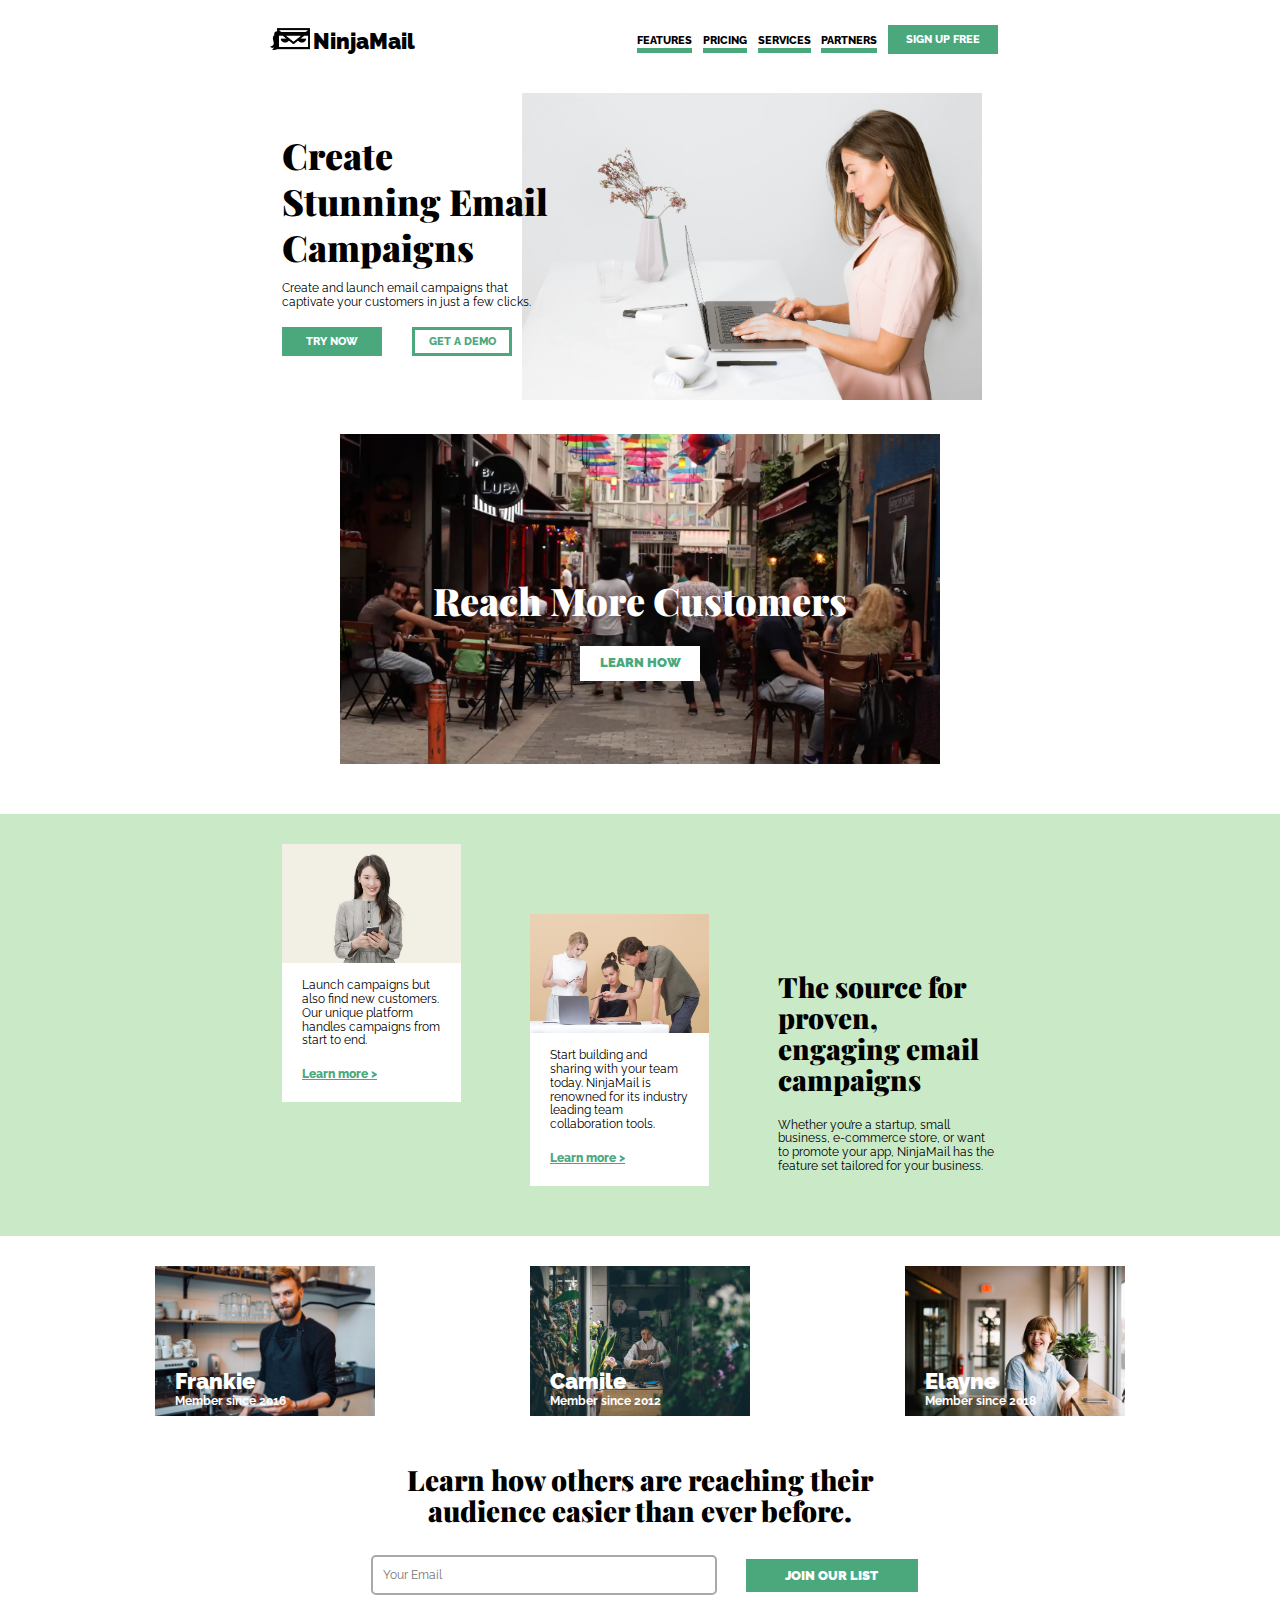
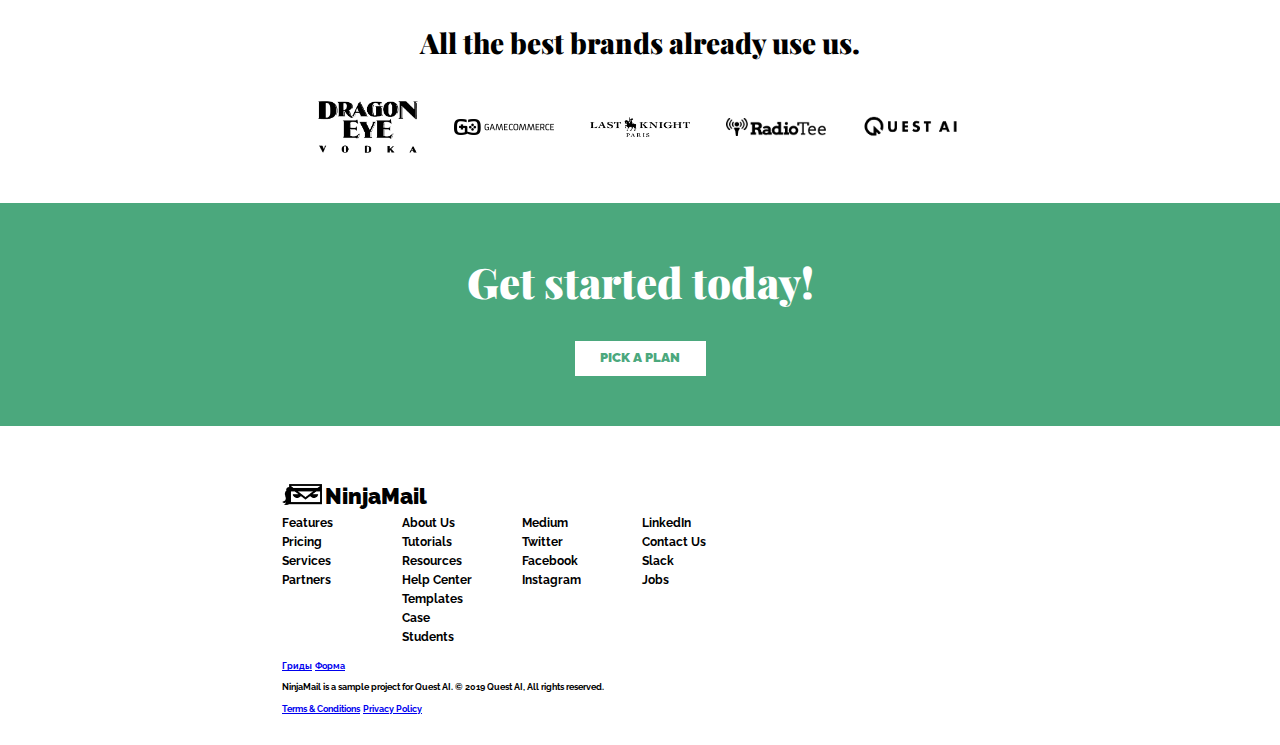
==== commit a10dace3: "form dont post what" ====
--- a/index.html
+++ b/index.html
@@ -145,6 +145,7 @@
             </div>
         </section>
         <a href="grid.html" class="terms-text">Гриды</a>
+        <a href="form.html" class="terms-text">Форма</a>
         <p class="terms-text">NinjaMail is a sample project for Quest AI. © 2019 Quest AI, All rights reserved.</p>
         <a href="#" class="terms-text">Terms & Conditions</a>
         <a href="#" class="terms-text">Privacy Policy</a>
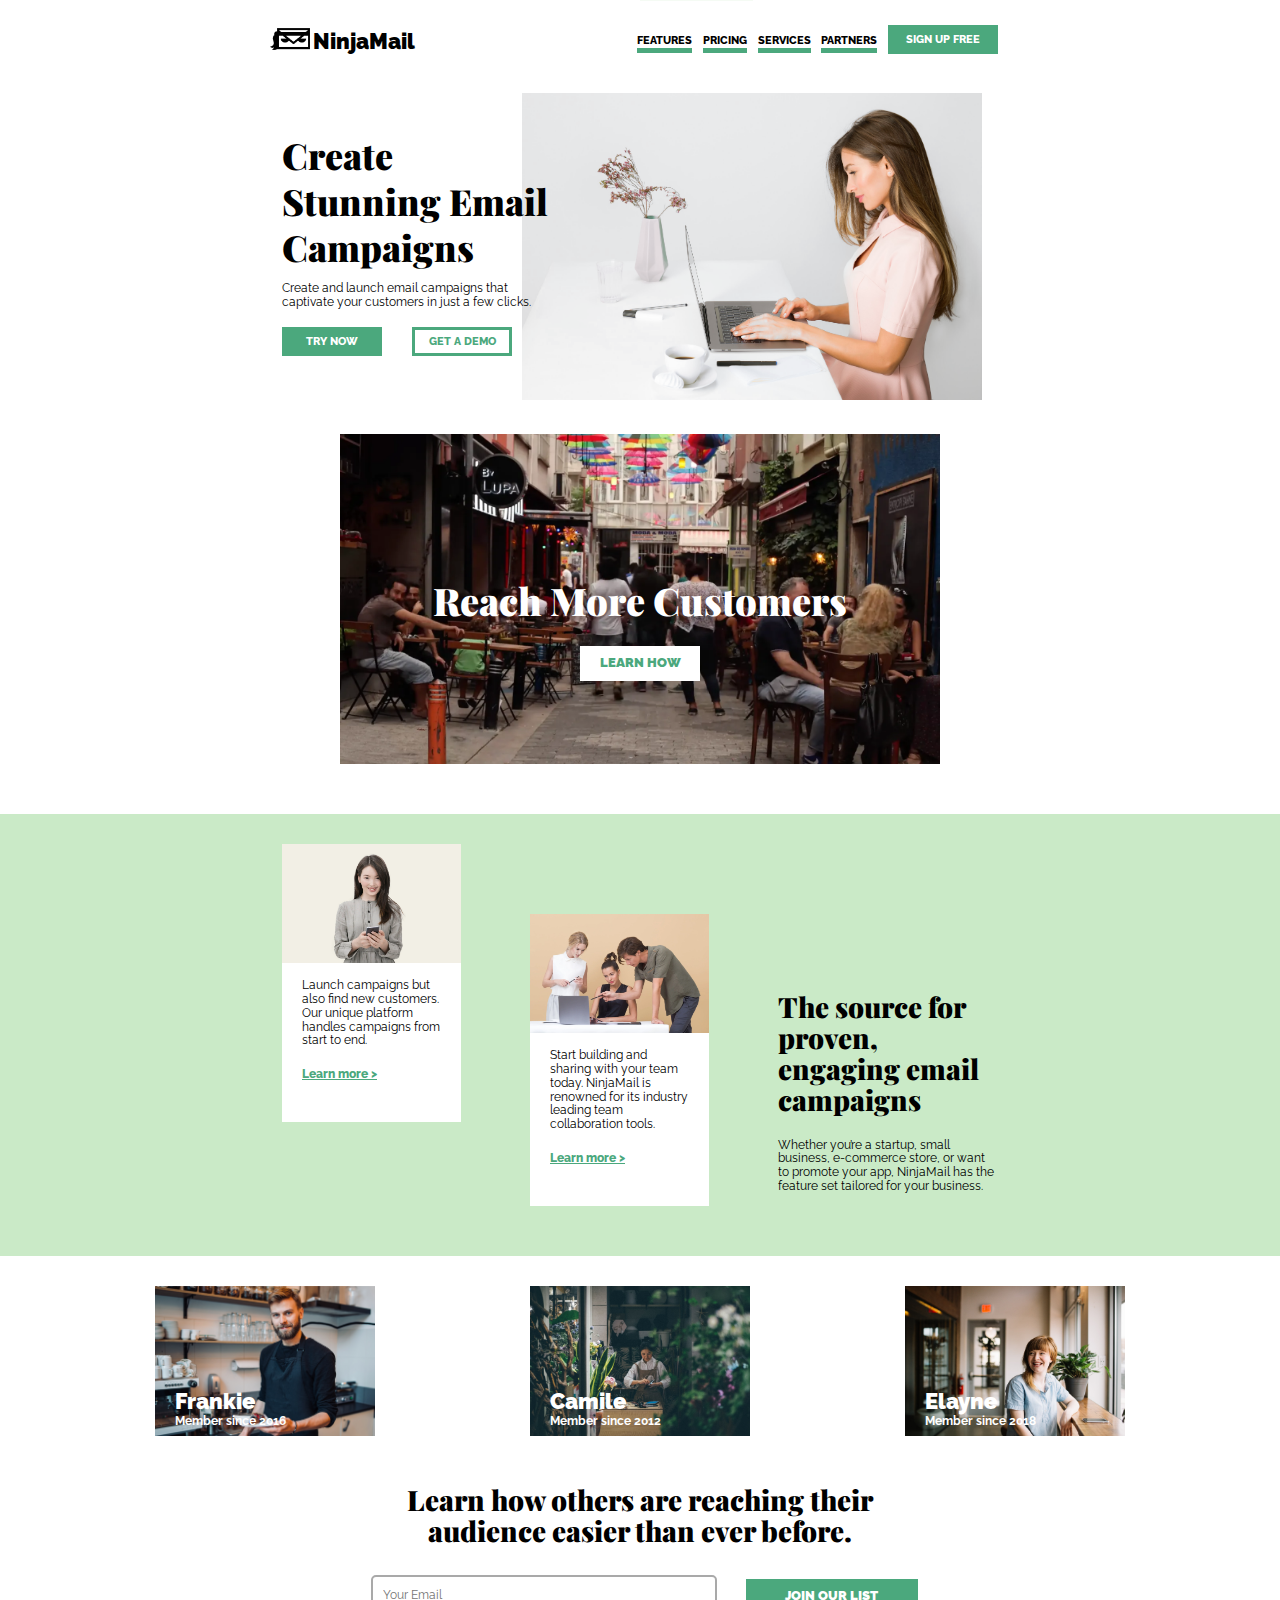
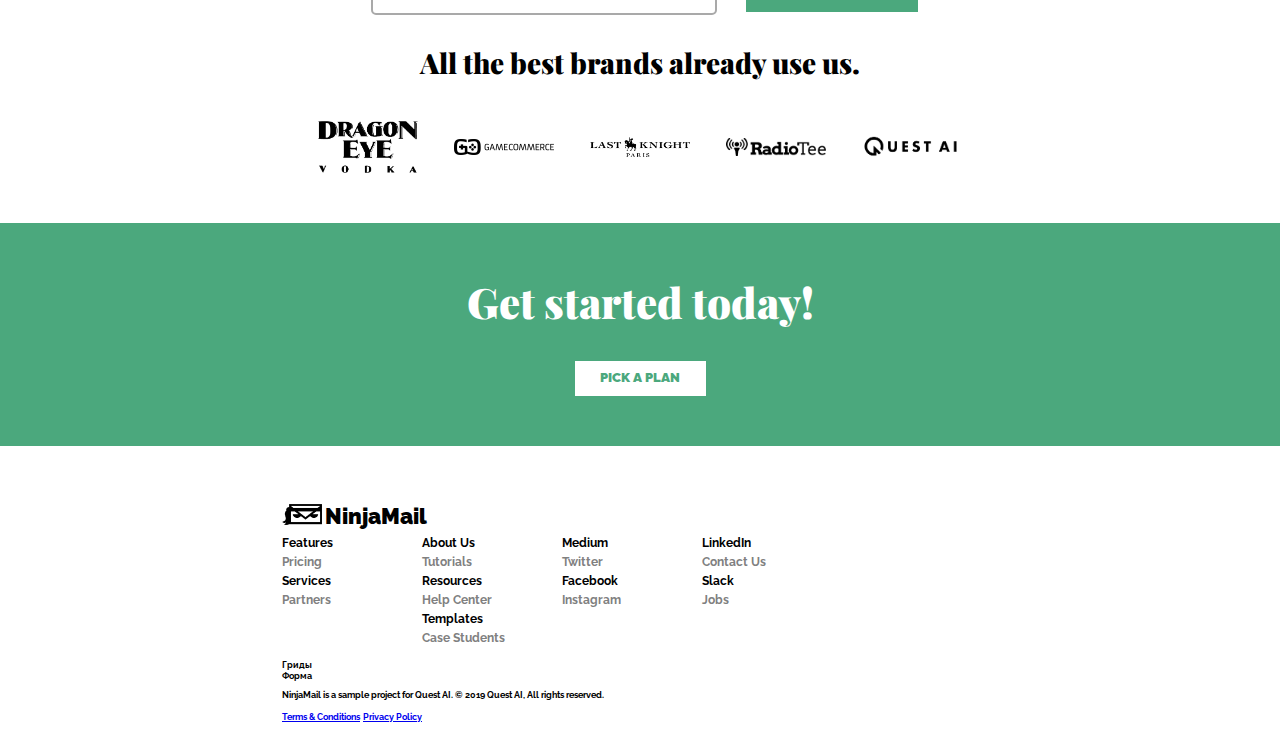
==== commit d14b1a89: "vrode dorabotka 10" ====
--- a/index.html
+++ b/index.html
@@ -13,6 +13,7 @@
     <link rel="stylesheet" href="css/style.css">
 </head>
 <body>
+    <a href="#main" class="skip-link">Skip to content</a>
     <header class="wrapper">
         <div class="flex">
             <h1 class="sr-only">NinjaMail Main Page</h1>
@@ -20,40 +21,40 @@
                 <img src="imgs/logotip.png" alt="logo-img" class="logo-img">
                 <p class="logo-text">NinjaMail</p>
             </a>
-            <a href="#" class="punkts">FEATURES</a>
-            <a href="#" class="punkts">PRICING</a>
-            <a href="#" class="punkts">SERVICES</a>
-            <a href="#" class="punkts">PARTNERS</a>
-            <a href="#" class="sign-up-btn green-btn custom-link-btn def-text-link">SIGN UP FREE</a>
+            <a href="#" class="punkts activ">FEATURES</a>
+            <a href="#" class="punkts activ">PRICING</a>
+            <a href="#" class="punkts activ">SERVICES</a>
+            <a href="#" class="punkts activ">PARTNERS</a>
+            <a href="#" class="sign-up-btn green-btn custom-link-btn def-text-link activ">SIGN UP FREE</a>
         </div>
     </header>
-    <main>
+    <main id="main">
         <section class="front-grid wrapper">
             <img src="imgs/bgs/womanWlaptop.png" alt="woman with laptop" class="sec1-img">
             <div class="sec1-text">
                 <p class="zag z-1">Create Stunning Email Campaigns</p>
                 <p class="text-in-sec1">Create and launch email campaigns that captivate your customers in just a few clicks.</p>
                 <div class="cent-btns">
-                    <a href="#" class="green-btn custom-link-btn def-text-link sec1-btn">TRY NOW</a>
-                    <a href="#" class="white-btn custom-link-btn def-text-link sec1-btn">GET A DEMO</a>
+                    <a href="#" class="green-btn custom-link-btn def-text-link sec1-btn activ">TRY NOW</a>
+                    <a href="#" class="white-btn custom-link-btn def-text-link sec1-btn activ">GET A DEMO</a>
                 </div>
             </div>
         </section class="wrapper">
         <div class="sec2">
             <h2 class="zag z-3">Reach More Customers</h2>
-            <a href="#" class="def-text-link lern-btn">LEARN HOW</a>
+            <a href="#" class="def-text-link lern-btn activ">LEARN HOW</a>
         </div>
         <section class="cart-bg">
             <div class="cartochki wrapper">
                 <div class="left-card">
                     <img class="card-img" src="imgs/cards/card left.webp" alt="happy woman with phone">
                     <p class="card-text">Launch campaigns but also find new customers. Our unique platform handles campaigns from start to end.</p>
-                    <a href="#" class="simple-headline-color-text card-text">Learn more ></a>
+                    <a href="#" class="simple-headline-color-text card-text activ">Learn more ></a>
                 </div>
                 <div class="right-card">
                     <img class="card-img" src="imgs/cards/card right.webp" alt="manplaining">
                     <p class="card-text">Start building and sharing with your team today. NinjaMail is renowned for its industry leading team collaboration tools.</p>
-                    <a href="#" class="simple-headline-color-text card-text">Learn more ></a>
+                    <a href="#" class="simple-headline-color-text card-text activ">Learn more ></a>
                 </div>
                 <div class="pre-mem-wrap">
                     <h2 class="zag z-2">The source for proven, engaging email campaigns</h2>
@@ -61,22 +62,24 @@
                 </div>
             </div>
         </section>
-        <section class="">
+        <section class="" id="members">
             <h2 class="sr-only">Участнички</h2>
-            <div class="mem-flex">
-                <div class="member-card first-mem">
-                    <p class="mem-name">Frankie</p>
-                    <p class="members">Member since 2016</p>
+            <a href="/index bolno.html#members" class="def-text-link">
+                <div class="mem-flex">
+                    <div class="member-card first-mem">
+                        <p class="mem-name">Frankie</p>
+                        <p class="members">Member since 2016</p>
+                    </div>
+                    <div class="member-card second-mem">
+                        <p class="mem-name">Camile</p>
+                        <p class="members">Member since 2012</p>
+                    </div>
+                    <div class="member-card third-mem">
+                        <p class="mem-name">Elayne</p>
+                        <p class="members">Member since 2018</p>
+                    </div>
                 </div>
-                <div class="member-card second-mem">
-                    <p class="mem-name">Camile</p>
-                    <p class="members">Member since 2012</p>
-                </div>
-                <div class="member-card third-mem">
-                    <p class="mem-name">Elayne</p>
-                    <p class="members">Member since 2018</p>
-                </div>
-            </div>
+            </a>
         </section>
         <section class="post-mem-wrap">
             <h2 class="sr-only">Подписка</h2>
@@ -86,7 +89,7 @@
                     <label for="email" class="sr-only">Enter your email:</label>
                     <input class="inp-forma" type="email" name="email" id="email" placeholder="Your Email">
                     <p class="sr-only">Thanks!</p>
-                    <button type="submit" class="join-btn custom-link-btn">JOIN OUR LIST</button>
+                    <button type="submit" class="join-btn custom-link-btn activ">JOIN OUR LIST</button>
                 </div>
             </form>
         </section>
@@ -102,7 +105,7 @@
         </section>
         <div class="pre-foot">
             <h2 class="zag z-0">Get started today!</h2>
-            <a href="#" class="def-text-link pick-btn">PICK A PLAN</a>
+            <a href="#" class="def-text-link pick-btn activ">PICK A PLAN</a>
         </div>
     </main>
     <footer class="wrapper">
@@ -115,37 +118,37 @@
             <h2 class="sr-only">Ссылочки</h2>
             <div class="lcolumn">
                 <ul class="links">
-                    <li><a href="#" class="def-text-link">Features</a></li>
-                    <li><a href="#" class="def-text-link">Pricing</a></li>
-                    <li><a href="#" class="def-text-link">Services</a></li>
-                    <li><a href="#" class="def-text-link">Partners</a></li>
+                    <li><a href="#" class="def-text-link activ">Features</a></li>
+                    <li><a href="#" class="def-text-link activ">Pricing</a></li>
+                    <li><a href="#" class="def-text-link activ">Services</a></li>
+                    <li><a href="#" class="def-text-link activ">Partners</a></li>
                 </ul>
-                <ul class="links">    
-                    <li><a href="#" class="def-text-link">About Us</a></li>
-                    <li><a href="#" class="def-text-link">Tutorials</a></li>
-                    <li><a href="#" class="def-text-link">Resources</a></li>
-                    <li><a href="#" class="def-text-link">Help Center</a></li>
-                    <li><a href="#" class="def-text-link">Templates</a></li>
-                    <li><a href="#" class="def-text-link">Case Students</a></li>
+                <ul class="links">
+                    <li><a href="#" class="def-text-link activ">About Us</a></li>
+                    <li><a href="#" class="def-text-link activ">Tutorials</a></li>
+                    <li><a href="#" class="def-text-link activ">Resources</a></li>
+                    <li><a href="#" class="def-text-link activ">Help Center</a></li>
+                    <li><a href="#" class="def-text-link activ">Templates</a></li>
+                    <li><a href="#" class="def-text-link activ">Case Students</a></li>
                 </ul>
             </div>
             <div class="lcolumn">
                 <ul class="links">
-                    <li><a href="#" class="def-text-link">Medium</a></li>
-                    <li><a href="#" class="def-text-link">Twitter</a></li>
-                    <li><a href="#" class="def-text-link">Facebook</a></li>
-                    <li><a href="#" class="def-text-link">Instagram</a></li>
+                    <li><a href="#" class="def-text-link activ">Medium</a></li>
+                    <li><a href="#" class="def-text-link activ">Twitter</a></li>
+                    <li><a href="#" class="def-text-link activ">Facebook</a></li>
+                    <li><a href="#" class="def-text-link activ">Instagram</a></li>
                 </ul>
                 <ul class="links">
-                    <li><a href="#" class="def-text-link">LinkedIn</a></li>
-                    <li><a href="#" class="def-text-link">Contact Us</a></li>
-                    <li><a href="#" class="def-text-link">Slack</a></li>
-                    <li><a href="#" class="def-text-link">Jobs</a></li>
+                    <li><a href="#" class="def-text-link activ">LinkedIn</a></li>
+                    <li><a href="#" class="def-text-link activ">Contact Us</a></li>
+                    <li><a href="#" class="def-text-link activ">Slack</a></li>
+                    <li><a href="#" class="def-text-link activ">Jobs</a></li>
                 </ul>
             </div>
         </section>
-        <a href="grid.html" class="terms-text">Гриды</a>
-        <a href="form.html" class="terms-text">Форма</a>
+        <a href="grid.html" class=" def-text-link terms-text">Гриды</a>
+        <a href="form.html" class="def-text-link terms-text">Форма</a>
         <p class="terms-text">NinjaMail is a sample project for Quest AI. © 2019 Quest AI, All rights reserved.</p>
         <a href="#" class="terms-text">Terms & Conditions</a>
         <a href="#" class="terms-text">Privacy Policy</a>
--- a/css/style.css
+++ b/css/style.css
@@ -4,6 +4,31 @@
     --back-color: #CAEAC7;
 }
 
+p::selection {
+    color: white;
+    background-color: var(--headline-color);
+}
+h1::selection {
+    color: white;
+    background-color: var(--headline-color);
+}
+h2::selection {
+    color: white;
+    background-color: var(--headline-color);
+}
+h3::selection {
+    color: white;
+    background-color: var(--headline-color);
+}
+a::selection {
+    color: white;
+    background-color: var(--headline-color);
+}
+img::selection {
+    color: white;
+    background-color: var(--headline-color);
+}
+
 html {
     box-sizing: border-box;
     max-width: 100%;
@@ -17,10 +42,43 @@
     font-size: 1.2rem;
 }
 
+.skip-link {
+    display: block;
+    position: absolute;
+    top: 0;
+    left: 50%;
+    padding: 10px 15px;
+    color: black;
+    background: var(--back-color);
+    transform: translateY(-100%);
+}
+
+.skip-link:focus {
+    transform: translateY(20%);
+}
+
 .def-text-link {
+    display:block;
     text-decoration:none;
     color:black;
-}
+    transition: 0.3s;
+}
+
+.activ {
+    transition: 0.3s;
+}
+
+.activ:hover {
+    transform: scale(1.1) rotate(5deg);
+    transition: 0.3s;
+}
+
+.activ:active {
+    transform: scale(0.9);
+    transition: 0.2s;
+}
+
+
 
 .logo-text {
     font-size: 2.2rem;
@@ -193,6 +251,7 @@
 
 
 .card-text {
+    display:block;
     padding-left: 2rem;
     padding-right: 2rem;
     margin-bottom: 2rem;
@@ -249,10 +308,126 @@
     gap: 1.5%;
 }
 
+:focus {
+    border-style: solid;
+    border-width: 1px;
+    border-color: var(--back-color);
+    transform: none;
+    transition: 0s;
+}
 
 .cart-bg {
         background-color: var(--back-color);
 }
+
+
+.div-loader{
+    position: relative;
+}
+
+@keyframes poyavilsya{
+    85%{opacity: 0;}
+    100%{opacity: 1;}
+}
+
+@keyframes ischez{
+    80%{opacity: 1;}
+    90%{opacity: 0;}
+}
+
+#imposter{
+    opacity: 0;
+    animation: poyavilsya 8s forwards;
+}
+
+.loader {
+    width: 10%;
+    height: 10%;
+    border:10px solid #FFF;
+    border-radius: 50%;
+    position: absolute;
+    transform:rotate(45deg);
+    box-sizing: border-box;
+    top: 45%;
+    left: 45%;
+    animation: ischez 8s forwards;
+}
+/*
+.loader {
+    color: #fff;
+    font-size: 10px;
+    width: 1em;
+    height: 1em;
+    border-radius: 50%;
+    position: relative;
+    text-indent: -9999em;
+    animation: mulShdSpin 1.3s infinite linear;
+    transform: translateZ(0);
+}
+*/
+.loader::before{
+    content: "";
+    position: absolute;
+    box-sizing: border-box;
+    inset:-10px;
+    border-radius: 50%;
+    color: var(--back-color);
+    animation: mulShdSpin 1.5s infinite linear;
+}
+
+@keyframes mulShdSpin {
+    0%,
+    100% {
+    box-shadow: 0 -3em 0 0.2em, 
+    2em -2em 0 0em, 3em 0 0 -1em, 
+    2em 2em 0 -1em, 0 3em 0 -1em, 
+    -2em 2em 0 -1em, -3em 0 0 -1em, 
+    -2em -2em 0 0;
+    }
+    12.5% {
+    box-shadow: 0 -3em 0 0, 2em -2em 0 0.2em, 
+    3em 0 0 0, 2em 2em 0 -1em, 0 3em 0 -1em, 
+    -2em 2em 0 -1em, -3em 0 0 -1em, 
+    -2em -2em 0 -1em;
+    }
+    25% {
+    box-shadow: 0 -3em 0 -0.5em, 
+    2em -2em 0 0, 3em 0 0 0.2em, 
+    2em 2em 0 0, 0 3em 0 -1em, 
+    -2em 2em 0 -1em, -3em 0 0 -1em, 
+    -2em -2em 0 -1em;
+    }
+    37.5% {
+    box-shadow: 0 -3em 0 -1em, 2em -2em 0 -1em,
+    3em 0em 0 0, 2em 2em 0 0.2em, 0 3em 0 0em, 
+    -2em 2em 0 -1em, -3em 0em 0 -1em, -2em -2em 0 -1em;
+    }
+    50% {
+    box-shadow: 0 -3em 0 -1em, 2em -2em 0 -1em,
+    3em 0 0 -1em, 2em 2em 0 0em, 0 3em 0 0.2em, 
+    -2em 2em 0 0, -3em 0em 0 -1em, -2em -2em 0 -1em;
+    }
+    62.5% {
+    box-shadow: 0 -3em 0 -1em, 2em -2em 0 -1em,
+    3em 0 0 -1em, 2em 2em 0 -1em, 0 3em 0 0, 
+    -2em 2em 0 0.2em, -3em 0 0 0, -2em -2em 0 -1em;
+    }
+    75% {
+    box-shadow: 0em -3em 0 -1em, 2em -2em 0 -1em, 
+    3em 0em 0 -1em, 2em 2em 0 -1em, 0 3em 0 -1em, 
+    -2em 2em 0 0, -3em 0em 0 0.2em, -2em -2em 0 0;
+    }
+    87.5% {
+    box-shadow: 0em -3em 0 0, 2em -2em 0 -1em, 
+    3em 0 0 -1em, 2em 2em 0 -1em, 0 3em 0 -1em, 
+    -2em 2em 0 0, -3em 0em 0 0, -2em -2em 0 0.2em;
+    }
+}
+
+.links li:nth-child(even) a {
+    color:grey;
+}
+
 @media screen and (min-width: 320px) and (max-width: 600px){
     .logo-just {
         position:absolute;
@@ -599,7 +774,7 @@
 
     .lcolumn {
         display:grid;
-        grid-template-columns: 12rem 12rem;
+        grid-template-columns: 14rem 14rem;
         grid-template-rows: min-content;
     }
 
@@ -918,7 +1093,7 @@
 
     .lcolumn {
         display:grid;
-        grid-template-columns: 14rem 14rem;
+        grid-template-columns: 19rem 19rem;
         grid-template-rows: min-content;
     }
 
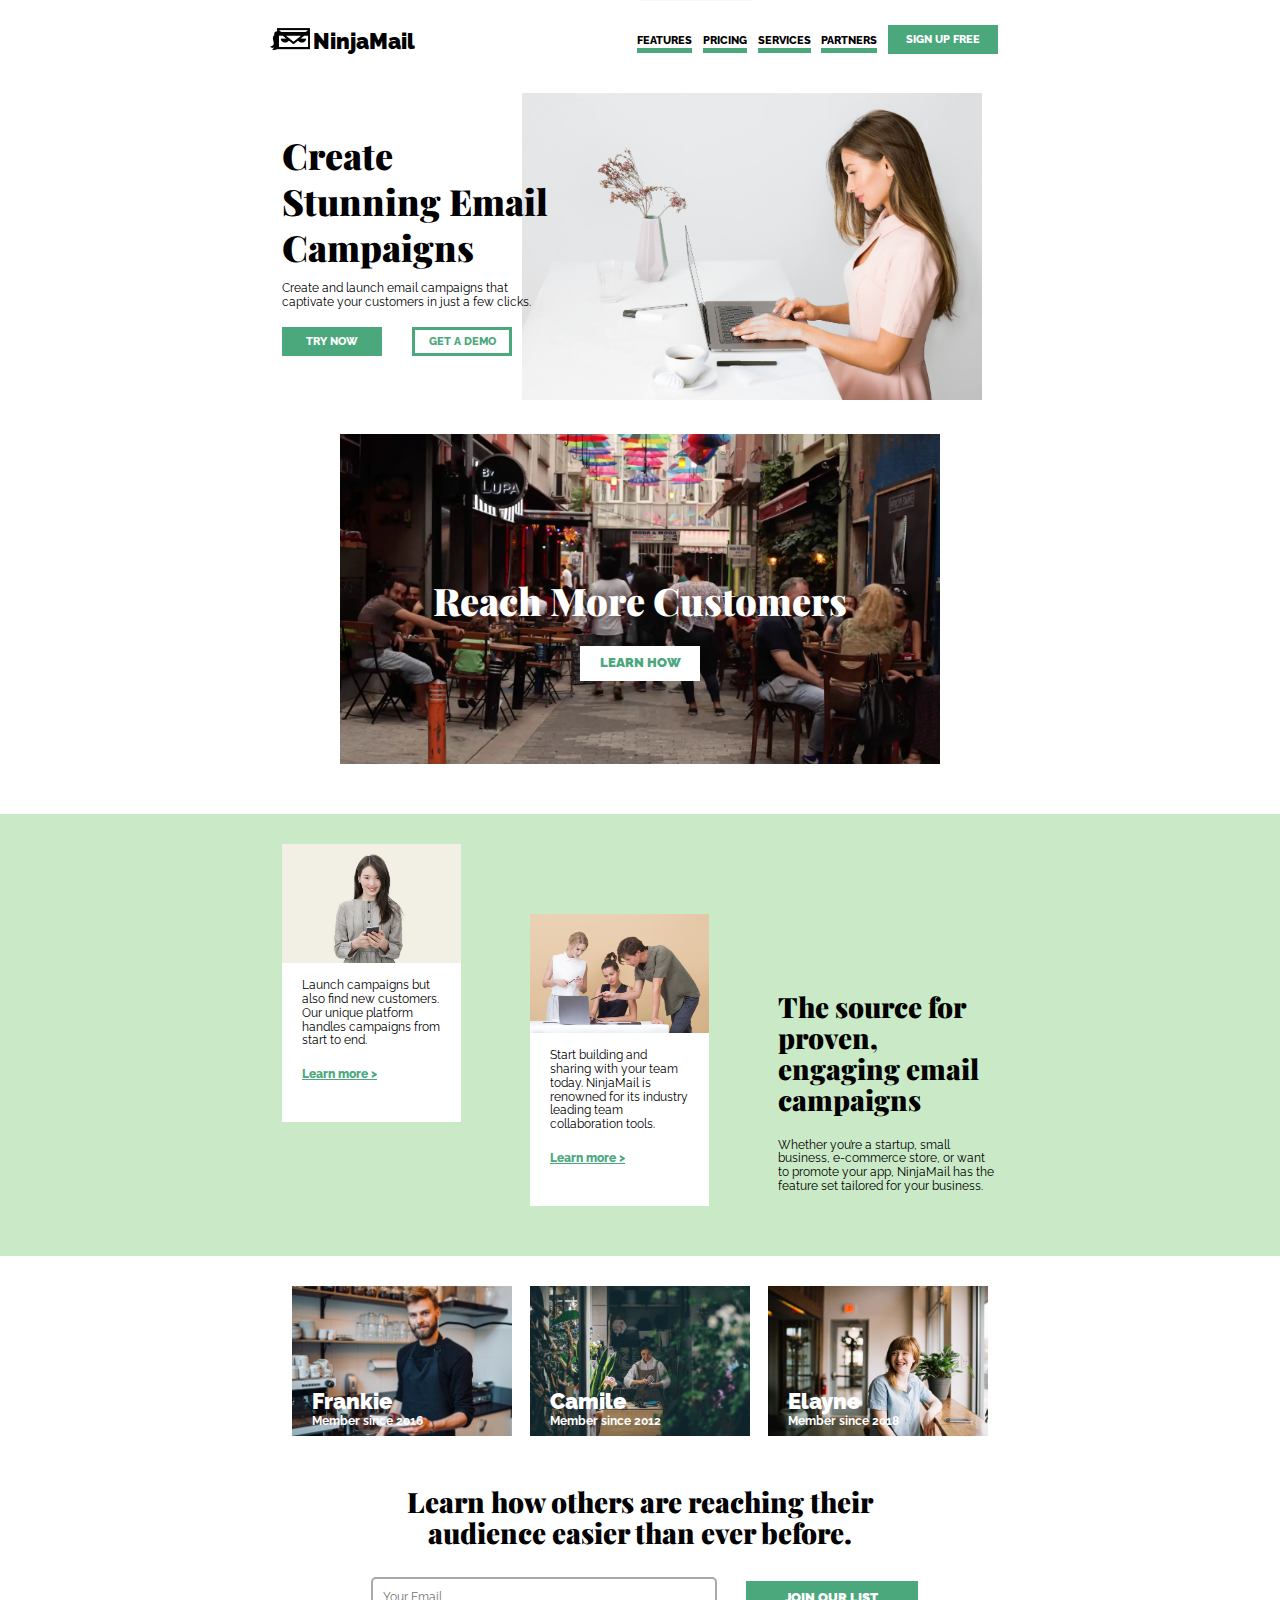
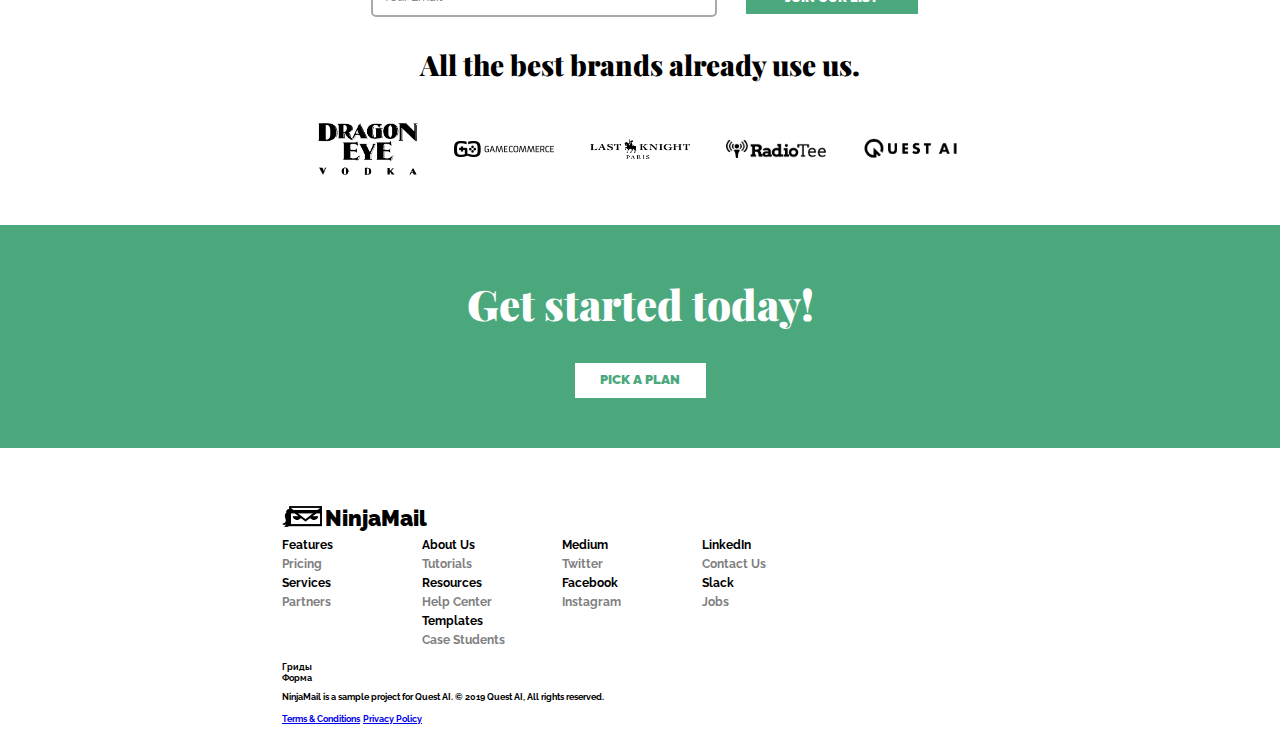
==== commit 0397cbab: "dodelka" ====
--- a/index.html
+++ b/index.html
@@ -18,7 +18,7 @@
         <div class="flex">
             <h1 class="sr-only">NinjaMail Main Page</h1>
             <a href="#"  class="def-text-link logo-just">
-                <img src="imgs/logotip.png" alt="logo-img" class="logo-img">
+                <img src="imgs/logotip.png" alt="Home link " class="logo-img">
                 <p class="logo-text">NinjaMail</p>
             </a>
             <a href="#" class="punkts activ">FEATURES</a>
@@ -30,7 +30,7 @@
     </header>
     <main id="main">
         <section class="front-grid wrapper">
-            <img src="imgs/bgs/womanWlaptop.png" alt="woman with laptop" class="sec1-img">
+            <img src="imgs/bgs/womanWlaptop.png" alt="" class="sec1-img">
             <div class="sec1-text">
                 <p class="zag z-1">Create Stunning Email Campaigns</p>
                 <p class="text-in-sec1">Create and launch email campaigns that captivate your customers in just a few clicks.</p>
@@ -39,7 +39,7 @@
                     <a href="#" class="white-btn custom-link-btn def-text-link sec1-btn activ">GET A DEMO</a>
                 </div>
             </div>
-        </section class="wrapper">
+        </section>
         <div class="sec2">
             <h2 class="zag z-3">Reach More Customers</h2>
             <a href="#" class="def-text-link lern-btn activ">LEARN HOW</a>
@@ -47,12 +47,12 @@
         <section class="cart-bg">
             <div class="cartochki wrapper">
                 <div class="left-card">
-                    <img class="card-img" src="imgs/cards/card left.webp" alt="happy woman with phone">
+                    <img class="card-img" src="imgs/cards/card_left.webp" alt="">
                     <p class="card-text">Launch campaigns but also find new customers. Our unique platform handles campaigns from start to end.</p>
                     <a href="#" class="simple-headline-color-text card-text activ">Learn more ></a>
                 </div>
                 <div class="right-card">
-                    <img class="card-img" src="imgs/cards/card right.webp" alt="manplaining">
+                    <img class="card-img" src="imgs/cards/card_right.webp" alt="">
                     <p class="card-text">Start building and sharing with your team today. NinjaMail is renowned for its industry leading team collaboration tools.</p>
                     <a href="#" class="simple-headline-color-text card-text activ">Learn more ></a>
                 </div>
@@ -63,9 +63,9 @@
             </div>
         </section>
         <section class="" id="members">
-            <h2 class="sr-only">Участнички</h2>
-            <a href="/index bolno.html#members" class="def-text-link">
-                <div class="mem-flex">
+            <h2 class="sr-only">Members</h2>
+            <a href="/index_bolno.html#members" class="def-text-link">
+                <div class="mem-flex wrapper">
                     <div class="member-card first-mem">
                         <p class="mem-name">Frankie</p>
                         <p class="members">Member since 2016</p>
@@ -82,7 +82,7 @@
             </a>
         </section>
         <section class="post-mem-wrap">
-            <h2 class="sr-only">Подписка</h2>
+            <h2 class="sr-only">Subscribe</h2>
             <p class="zag z-2-1">Learn how others are reaching their audience easier than ever before.</p>
             <form>
                 <div class="form-grid">
@@ -96,11 +96,11 @@
         <section class="wrapper">
             <h2 class="zag z-2-1">All the best brands already use us.</h2>
             <div class="comp-flex">
-                <img src="imgs/compans/comp1.png" alt="Company 1" class="comp-img">
-                <img src="imgs/compans/comp2.png" alt="Company 2" class="comp-img">
-                <img src="imgs/compans/comp3.png" alt="Company 3" class="comp-img">
-                <img src="imgs/compans/comp4.png" alt="Company 4" class="comp-img">
-                <img src="imgs/compans/comp5.png" alt="Company 5" class="comp-img">
+                <img src="imgs/compans/comp1.png" alt="Dragon eye vodka" class="comp-img">
+                <img src="imgs/compans/comp2.png" alt="Game commerce" class="comp-img">
+                <img src="imgs/compans/comp3.png" alt="Last knight paris" class="comp-img">
+                <img src="imgs/compans/comp4.png" alt="Radio tee" class="comp-img">
+                <img src="imgs/compans/comp5.png" alt="Queat ai" class="comp-img">
             </div>
         </section>
         <div class="pre-foot">
@@ -109,13 +109,12 @@
         </div>
     </main>
     <footer class="wrapper">
-        <h2 class="sr-only">Закругление</h2>
+        <h2 class="sr-only">Links and terms</h2>
         <a href="#"  class="def-text-link">
-            <img src="imgs/logotip.png" alt="logo-img" class="logo-img">
+            <img src="imgs/logotip.png" alt="home link " class="logo-img">
             <p class="logo-text">NinjaMail</p>
         </a>
         <section class="final-list">
-            <h2 class="sr-only">Ссылочки</h2>
             <div class="lcolumn">
                 <ul class="links">
                     <li><a href="#" class="def-text-link activ">Features</a></li>
--- a/css/style.css
+++ b/css/style.css
@@ -55,6 +55,9 @@
 
 .skip-link:focus {
     transform: translateY(20%);
+    position: absolute;
+    top: 2rem;
+    left: 
 }
 
 .def-text-link {
@@ -124,6 +127,7 @@
     flex-direction: row;
     flex-wrap: wrap;
     justify-content: space-evenly;
+    gap: 8px;
 }
 
 .member-card {
@@ -175,7 +179,7 @@
 
 .zag {
     color: black;
-    font-family: Playfair Display;
+    font-family: "Playfair Display";
     font-style: normal;
     font-weight: 900;
 }
@@ -504,7 +508,6 @@
 
     .sec1-text {
         grid-area: ts/te;
-        align-self:te;
     }
 
     .sec1-img {
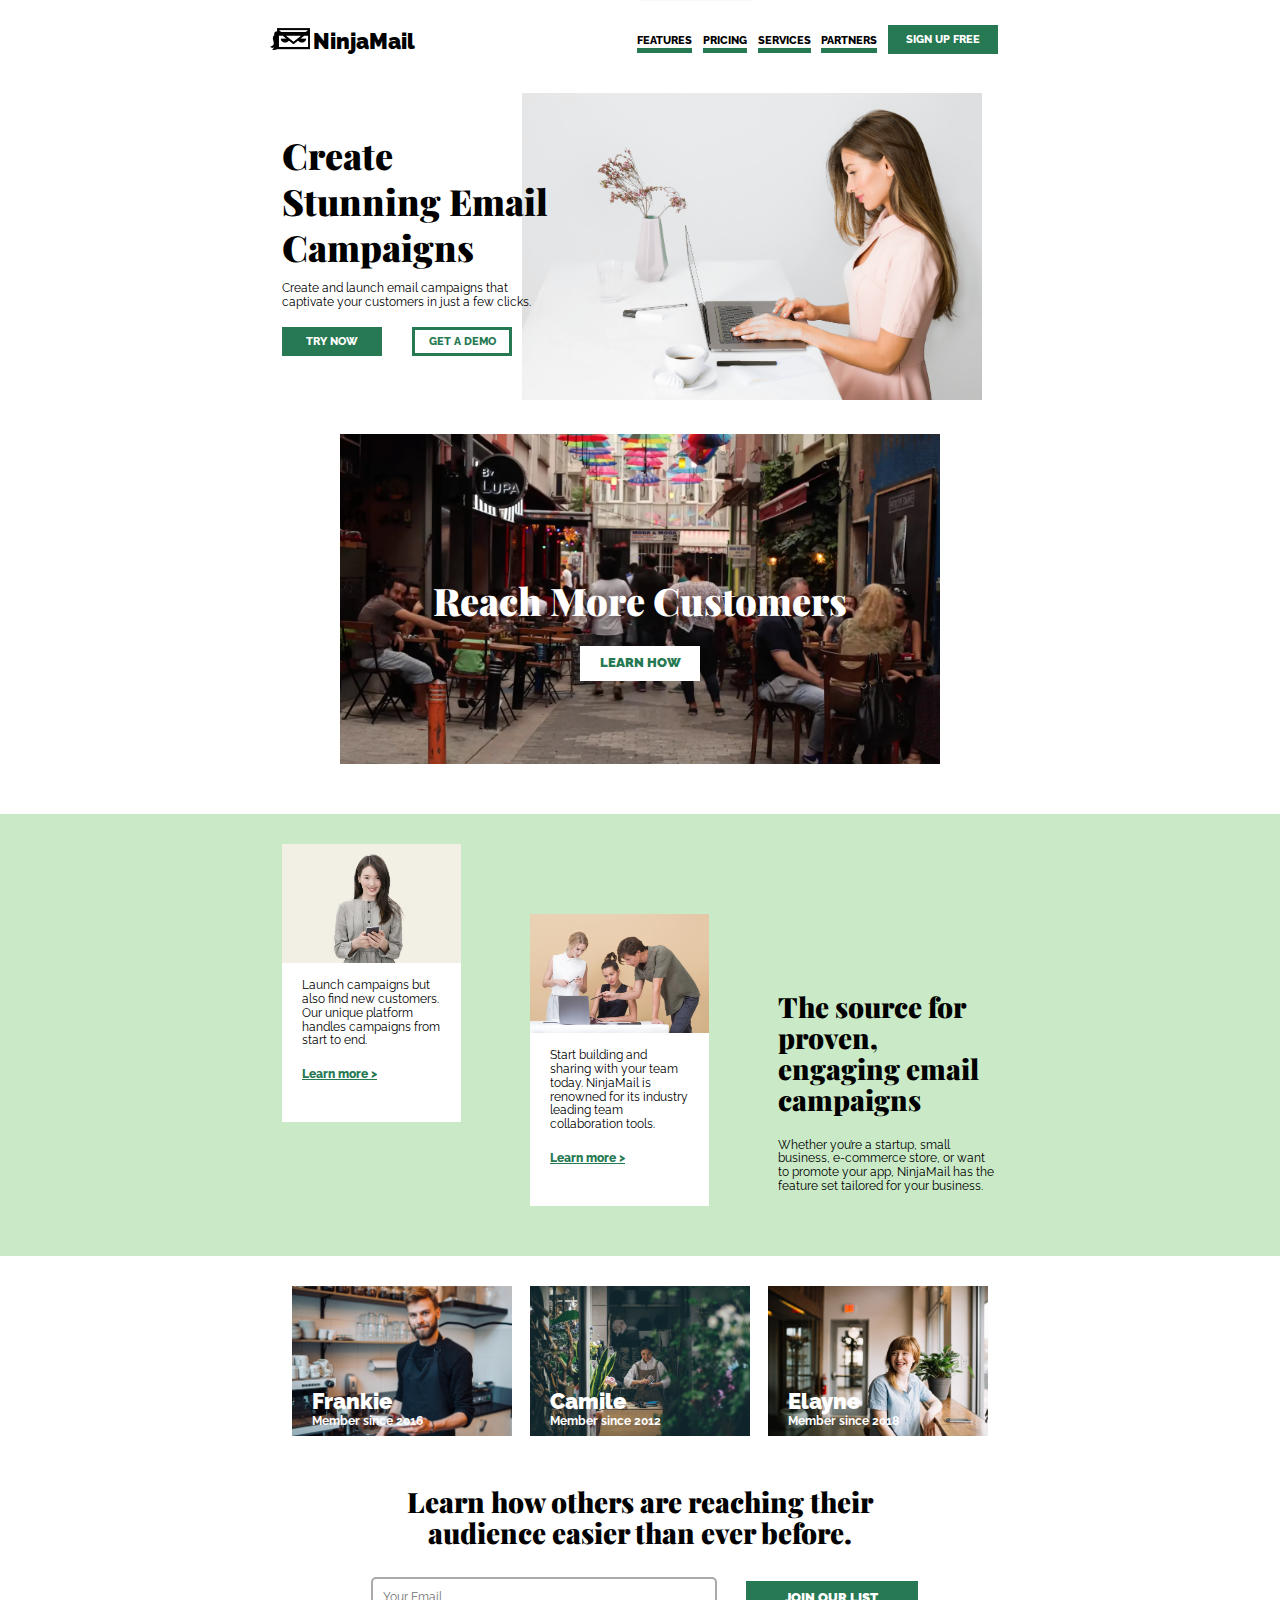
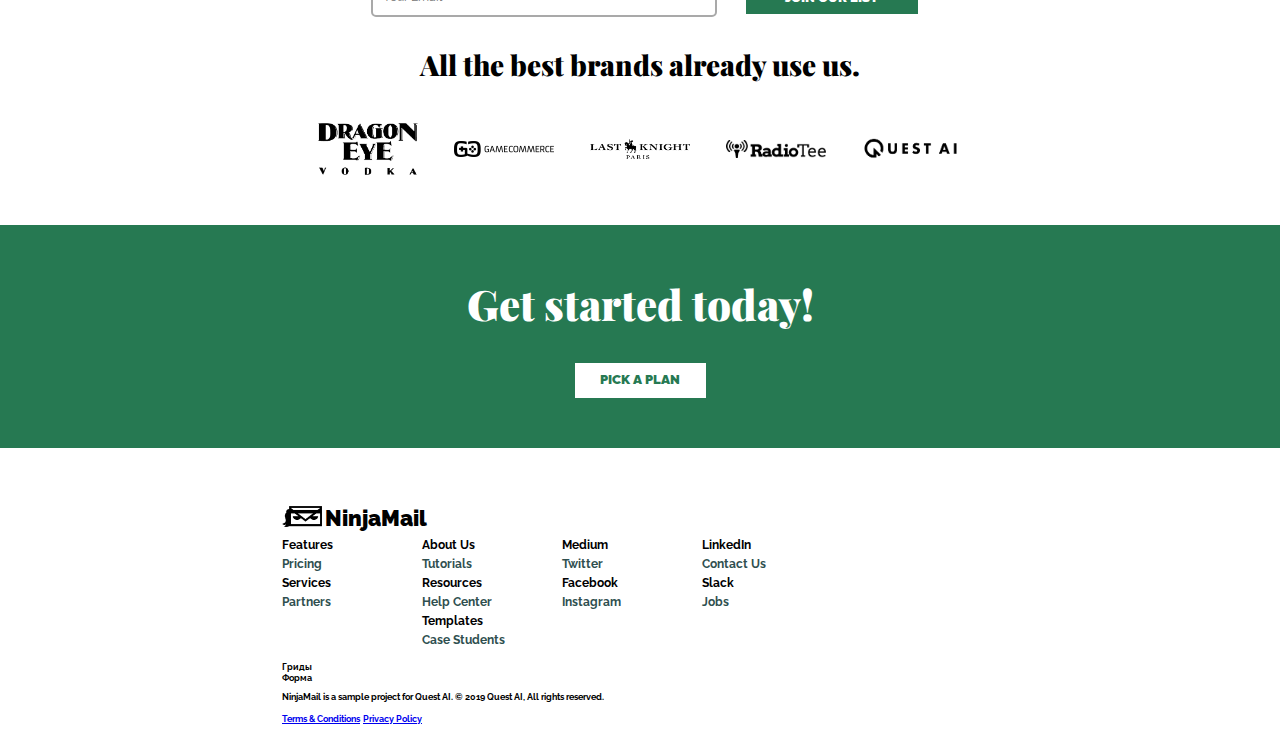
==== commit 774d3251: "SDANOOOOOO" ====
--- a/index.html
+++ b/index.html
@@ -18,7 +18,7 @@
         <div class="flex">
             <h1 class="sr-only">NinjaMail Main Page</h1>
             <a href="#"  class="def-text-link logo-just">
-                <img src="imgs/logotip.png" alt="Home link " class="logo-img">
+                <img src="imgs/logotip.png" alt="Home " class="logo-img">
                 <p class="logo-text">NinjaMail</p>
             </a>
             <a href="#" class="punkts activ">FEATURES</a>
--- a/css/style.css
+++ b/css/style.css
@@ -1,6 +1,6 @@
 :root {
     font-size: 10px;
-    --headline-color: #4BA87D;
+    --headline-color: #267952;
     --back-color: #CAEAC7;
 }
 
@@ -429,7 +429,7 @@
 }
 
 .links li:nth-child(even) a {
-    color:grey;
+    color:darkslategray;
 }
 
 @media screen and (min-width: 320px) and (max-width: 600px){
